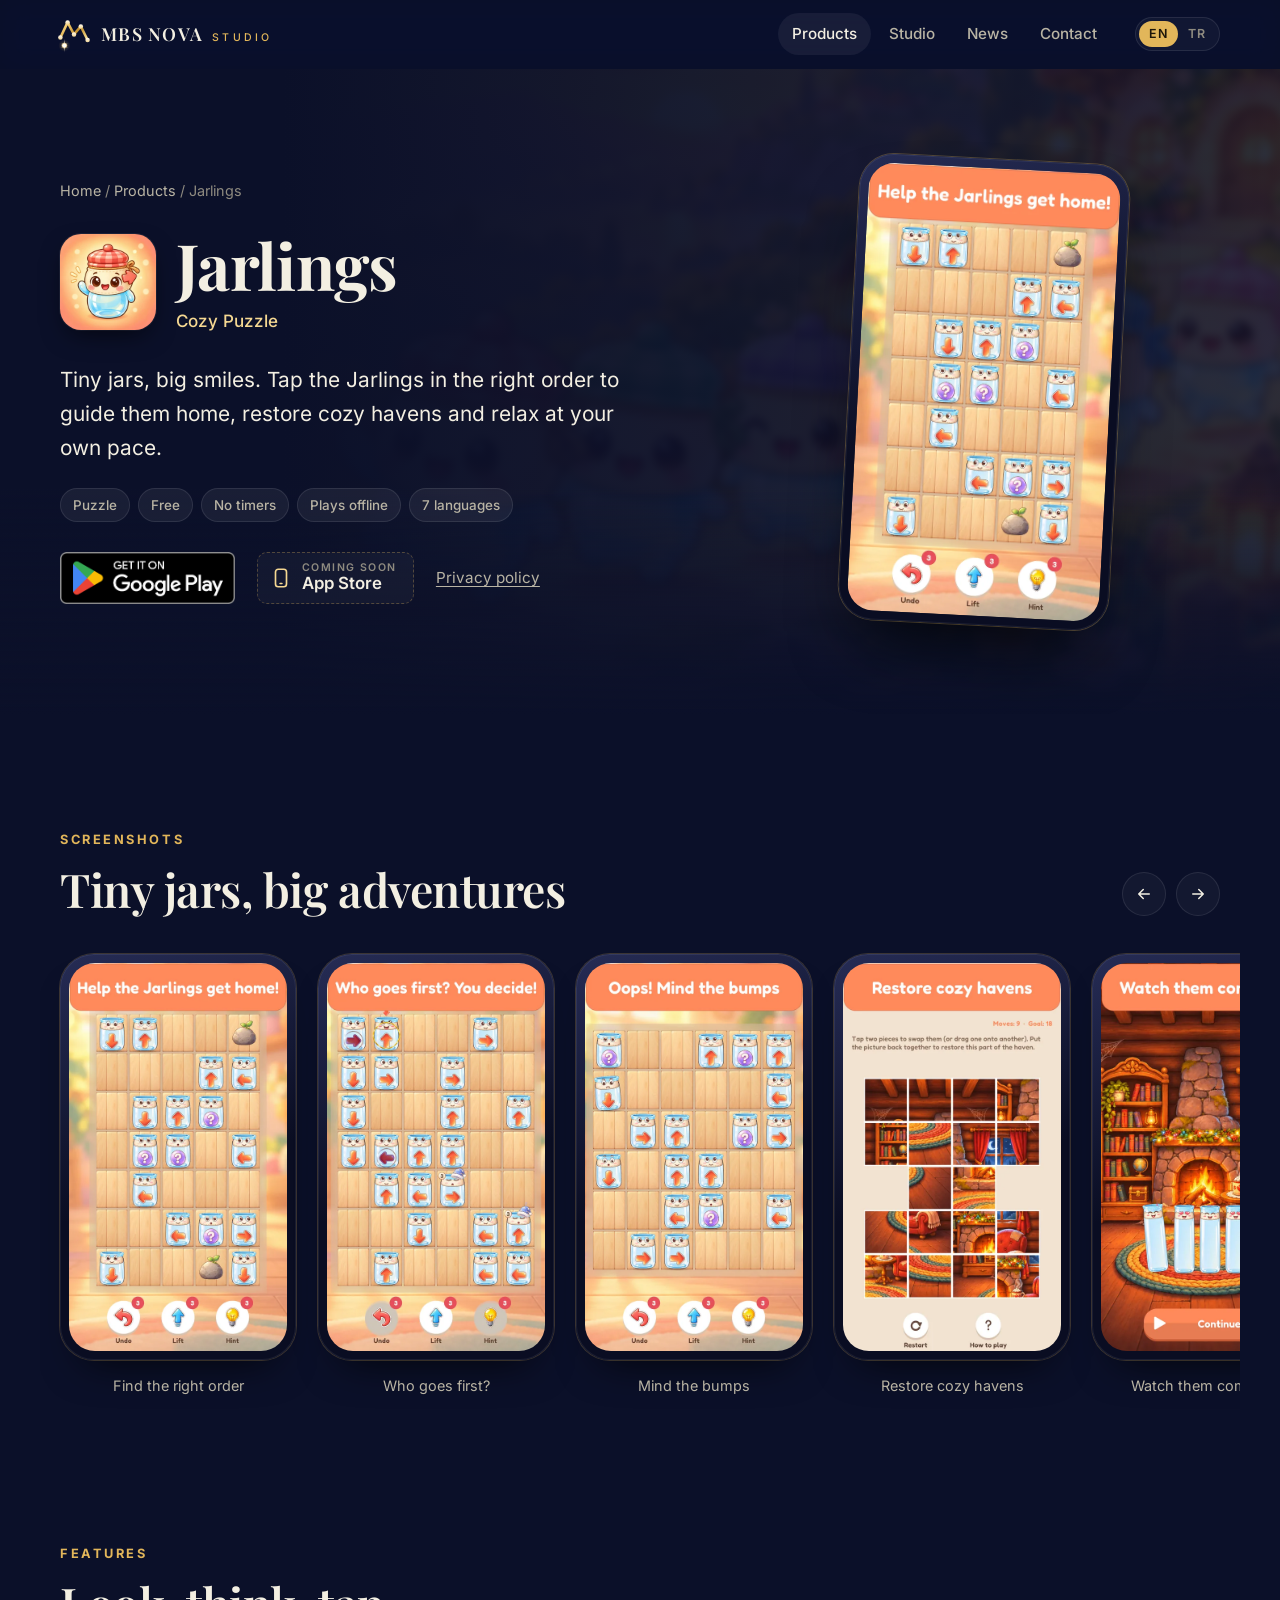
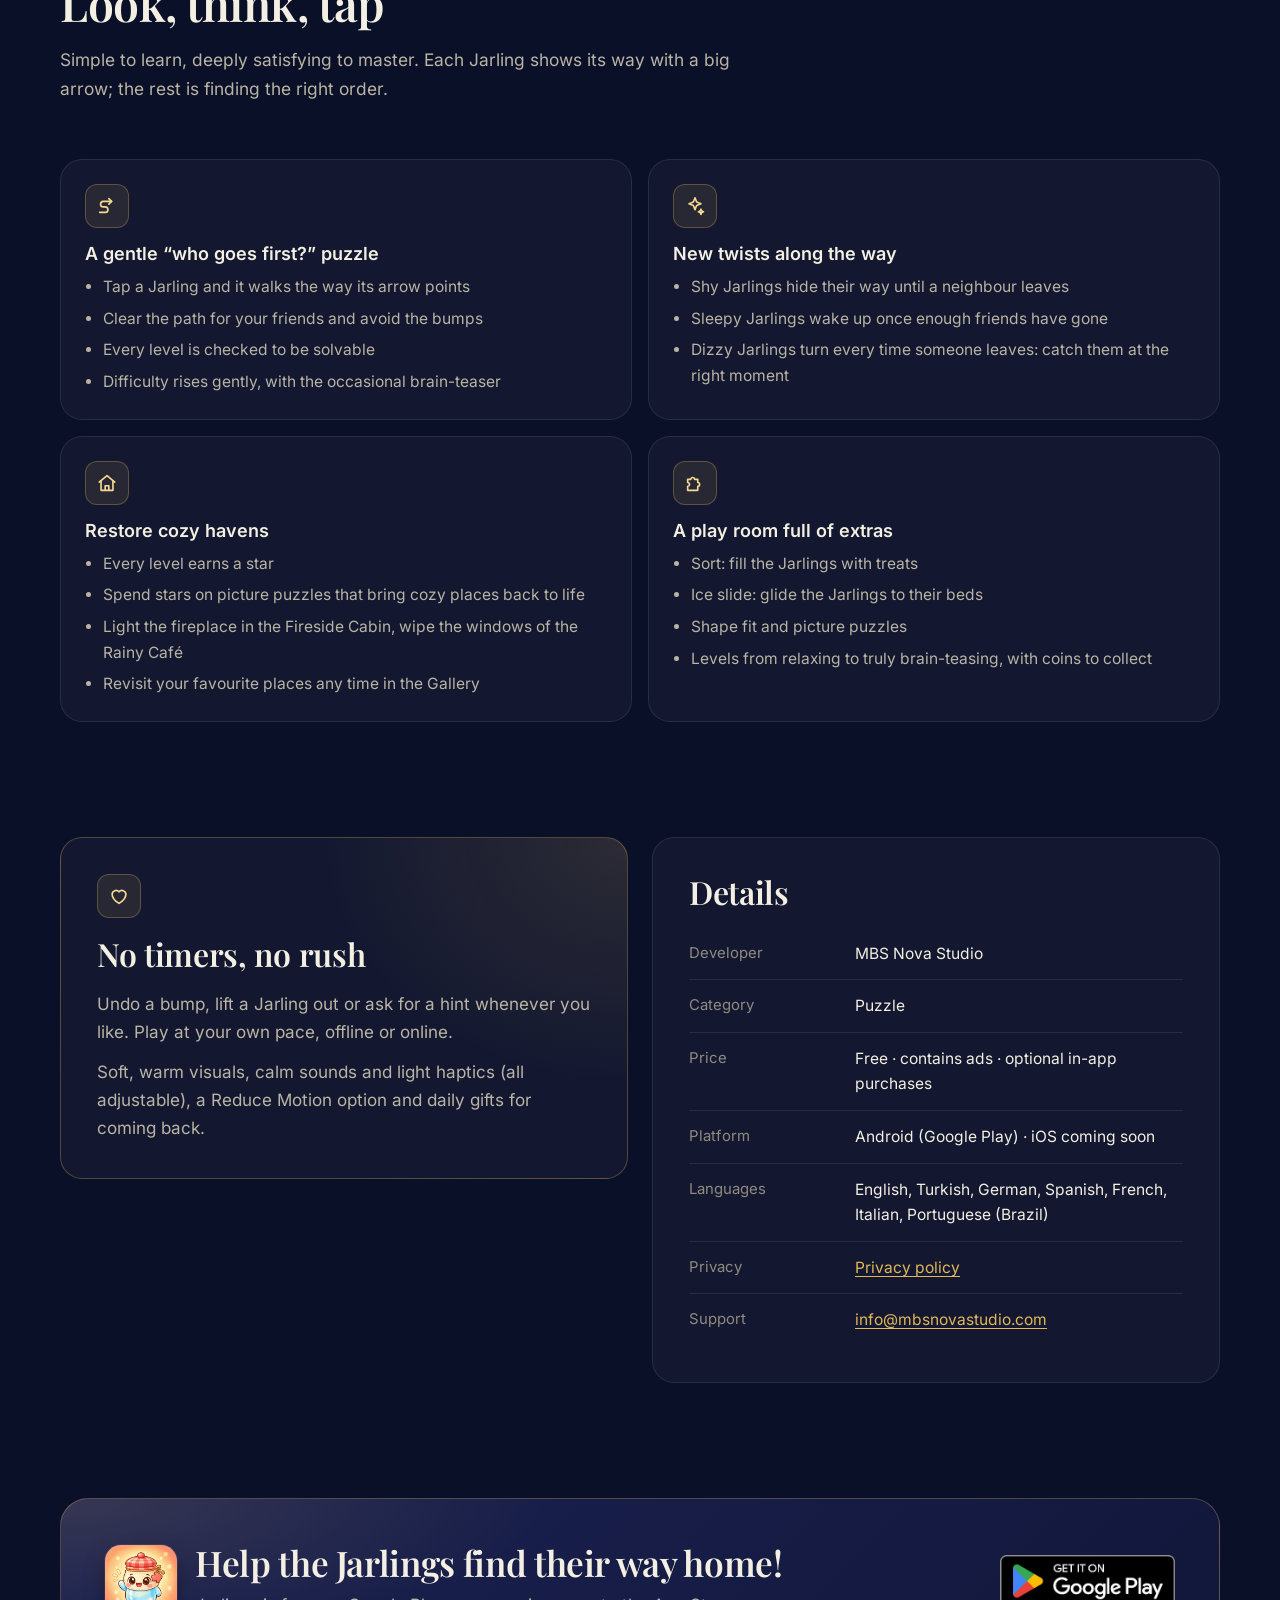
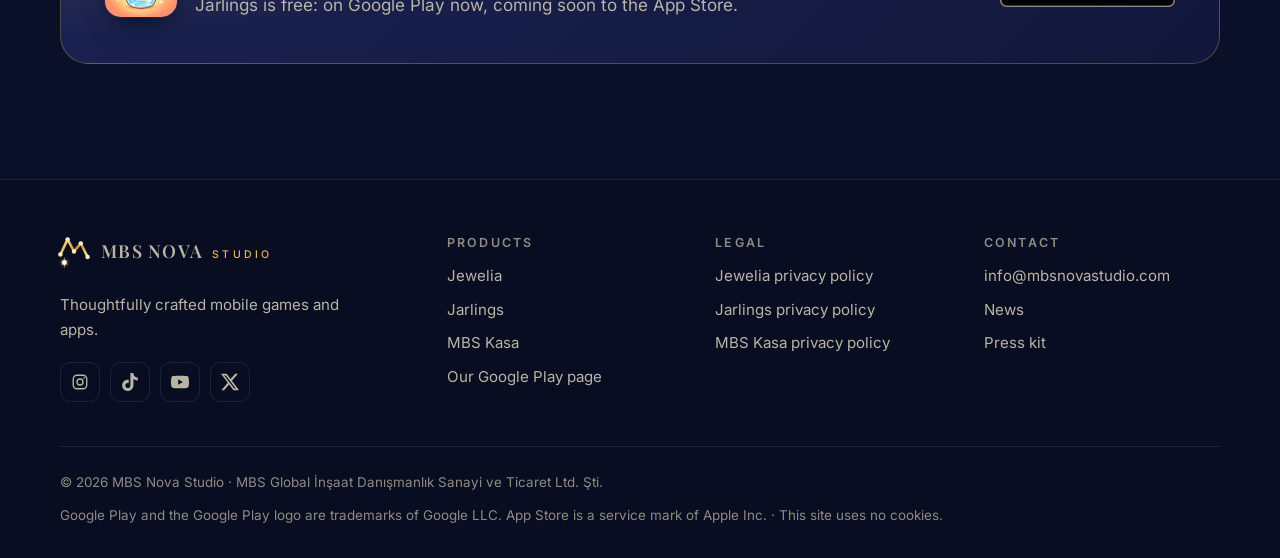
==== jarlings/index.html @ ae866f03 "Add Jarlings, news and press kit pages; fix product languages - New /jarlings/ product page and home" ====
<!doctype html>
<html lang="en" data-lang="en"
  data-title-tr="Jarlings: Rahatlatıcı Bulmaca — MBS Nova Studio"
  data-title-en="Jarlings: Cozy Puzzle — MBS Nova Studio">
<head>
<meta charset="utf-8">
<meta name="viewport" content="width=device-width, initial-scale=1">
<title>Jarlings: Cozy Puzzle — MBS Nova Studio</title>
<script>(function(d){var l;try{l=localStorage.getItem('lang')}catch(e){}if(l!=='tr'&&l!=='en')l=/^tr\b/i.test(navigator.language||'')?'tr':'en';d.setAttribute('data-lang',l);d.lang=l;d.className+=' js';var t=d.getAttribute('data-title-'+l);if(t)document.title=t})(document.documentElement)</script>
<meta name="description" content="Jarlings is a cozy puzzle game: tap tiny jar friends in the right order to guide them home, restore cozy havens and relax at your own pace. Free on Google Play, iOS coming soon.">
<link rel="canonical" href="https://mbsnovastudio.com/jarlings/">
<meta name="theme-color" content="#0b0b0e">
<link rel="icon" href="/favicon.svg" type="image/svg+xml">
<link rel="icon" href="/favicon.ico" sizes="48x48">
<link rel="apple-touch-icon" href="/apple-touch-icon.png">
<link rel="preload" href="/assets/fonts/playfair-display-latin-wght-normal.woff2" as="font" type="font/woff2" crossorigin>
<link rel="preload" href="/assets/fonts/inter-latin-wght-normal.woff2" as="font" type="font/woff2" crossorigin>
<link rel="stylesheet" href="/assets/css/site.css?v=7">
<meta property="og:type" content="website">
<meta property="og:site_name" content="MBS Nova Studio">
<meta property="og:url" content="https://mbsnovastudio.com/jarlings/">
<meta property="og:title" content="Jarlings: Cozy Puzzle">
<meta property="og:description" content="Tiny jars, big smiles. Guide the Jarlings home, restore cozy havens and relax. Free on Google Play.">
<meta property="og:image" content="https://mbsnovastudio.com/assets/img/jarlings-feature.jpg">
<meta property="og:image:width" content="1024">
<meta property="og:image:height" content="500">
<meta property="og:locale" content="en_US">
<meta property="og:locale:alternate" content="tr_TR">
<meta name="twitter:card" content="summary_large_image">
<script type="application/ld+json">
{
  "@context": "https://schema.org",
  "@type": "MobileApplication",
  "name": "Jarlings",
  "alternateName": "Jarlings: Cozy Puzzle",
  "url": "https://mbsnovastudio.com/jarlings/",
  "image": "https://mbsnovastudio.com/assets/img/jarlings-icon.webp",
  "operatingSystem": "Android",
  "applicationCategory": "GameApplication",
  "genre": "Puzzle",
  "inLanguage": ["en", "tr", "de", "es", "fr", "it", "pt-BR"],
  "installUrl": "https://play.google.com/store/apps/details?id=com.mbsnovastudio.jarlings",
  "offers": { "@type": "Offer", "price": "0", "priceCurrency": "USD" },
  "author": { "@type": "Organization", "name": "MBS Nova Studio", "url": "https://mbsnovastudio.com/" }
}
</script>
<script src="/assets/js/site.js?v=7" defer></script>
</head>
<body>
<svg width="0" height="0" style="position:absolute" aria-hidden="true" focusable="false">
  <defs>
    <linearGradient id="gold-grad" x1="0" y1="0" x2="0" y2="1"><stop offset="0" stop-color="#f5d892"/><stop offset="1" stop-color="#e2b65a"/></linearGradient>
  </defs>
  <symbol id="i-star" viewBox="0 0 24 24"><path fill="url(#gold-grad)" d="M12 0Q15.36 8.64 24 12Q15.36 15.36 12 24Q8.64 15.36 0 12Q8.64 8.64 12 0Z"/></symbol>
  <symbol id="i-logo" viewBox="0 0 100 100"><defs><linearGradient id="lg-gF" gradientUnits="userSpaceOnUse" x1="12" y1="10" x2="88" y2="90"><stop offset="0" stop-color="#fff4d2"/><stop offset=".26" stop-color="#efc76c"/><stop offset=".52" stop-color="#c38f2b"/><stop offset=".76" stop-color="#f6dc94"/><stop offset="1" stop-color="#a5741e"/></linearGradient><linearGradient id="lg-gLine" gradientUnits="userSpaceOnUse" x1="10" y1="20" x2="90" y2="70"><stop offset="0" stop-color="#f6dc94"/><stop offset=".5" stop-color="#e2b65a"/><stop offset="1" stop-color="#f6dc94"/></linearGradient><linearGradient id="lg-gL" x1="0" y1="0" x2="0" y2="1"><stop offset="0" stop-color="#fffaf0"/><stop offset="1" stop-color="#f1d595"/></linearGradient><linearGradient id="lg-gSpk" x1="0" y1="1" x2="0" y2="0"><stop offset="0" stop-color="#fff8e6" stop-opacity=".95"/><stop offset="1" stop-color="#fff8e6" stop-opacity="0"/></linearGradient><linearGradient id="lg-gSpkD" x1="0" y1="1" x2="0" y2="0"><stop offset="0" stop-color="#b8862b" stop-opacity=".95"/><stop offset="1" stop-color="#b8862b" stop-opacity="0"/></linearGradient><radialGradient id="lg-rStar"><stop offset="0" stop-color="#fff6dd" stop-opacity=".55"/><stop offset="1" stop-color="#fff6dd" stop-opacity="0"/></radialGradient><radialGradient id="lg-rNova"><stop offset="0" stop-color="#fff2c8" stop-opacity=".95"/><stop offset=".22" stop-color="#f5d892" stop-opacity=".55"/><stop offset=".55" stop-color="#e2b65a" stop-opacity=".16"/><stop offset="1" stop-color="#e2b65a" stop-opacity="0"/></radialGradient><radialGradient id="lg-rSky" cx=".32" cy=".2" r="1"><stop offset="0" stop-color="#2d3a82"/><stop offset=".5" stop-color="#121a48"/><stop offset="1" stop-color="#060918"/></radialGradient><path id="lg-spk" d="M0 0L-.6-.7L0-13L.6-.7Z"/></defs><polyline points="16,59 34,21 50,51 67,31 84,65" fill="none" stroke="url(#lg-gF)" stroke-width="6.4" stroke-linecap="round" stroke-linejoin="round"/><circle cx="16.00" cy="59.00" r="5.60" fill="url(#lg-gL)"/><circle cx="34.00" cy="21.00" r="5.60" fill="url(#lg-gL)"/><circle cx="50.00" cy="51.00" r="5.60" fill="url(#lg-gL)"/><circle cx="67.00" cy="31.00" r="5.60" fill="url(#lg-gL)"/><circle cx="84.00" cy="65.00" r="5.60" fill="url(#lg-gL)"/><circle cx="26.00" cy="79.00" r="15.00" fill="url(#lg-rNova)"/><use href="#lg-spk" fill="url(#lg-gSpk)" opacity="1" transform="translate(26 79) rotate(0) scale(3.45 1.44)"/><use href="#lg-spk" fill="url(#lg-gSpk)" opacity="1" transform="translate(26 79) rotate(180) scale(3.45 1.44)"/><use href="#lg-spk" fill="url(#lg-gSpk)" opacity="0.9" transform="translate(26 79) rotate(60) scale(2.40 1.00)"/><use href="#lg-spk" fill="url(#lg-gSpk)" opacity="0.9" transform="translate(26 79) rotate(120) scale(2.40 1.00)"/><use href="#lg-spk" fill="url(#lg-gSpk)" opacity="0.9" transform="translate(26 79) rotate(240) scale(2.40 1.00)"/><use href="#lg-spk" fill="url(#lg-gSpk)" opacity="0.9" transform="translate(26 79) rotate(300) scale(2.40 1.00)"/><use href="#lg-spk" fill="url(#lg-gSpk)" opacity="0.6" transform="translate(26 79) rotate(90) scale(1.26 0.53)"/><use href="#lg-spk" fill="url(#lg-gSpk)" opacity="0.6" transform="translate(26 79) rotate(270) scale(1.26 0.53)"/><circle cx="26.00" cy="79.00" r="6.20" fill="#fffdf6"/><circle cx="26.00" cy="79.00" r="6.20" fill="none" stroke="#e2b65a" stroke-width="1.1"/></symbol>
  <symbol id="i-instagram" viewBox="0 0 24 24" fill="none" stroke="currentColor" stroke-width="1.8"><rect x="3" y="3" width="18" height="18" rx="5"/><circle cx="12" cy="12" r="4"/><circle cx="17.5" cy="6.5" r="1.1" fill="currentColor" stroke="none"/></symbol>
  <symbol id="i-tiktok" viewBox="0 0 24 24"><path fill="currentColor" d="M12.53.02c1.31-.02 2.61-.01 3.91-.02.08 1.53.63 3.09 1.75 4.17 1.12 1.11 2.7 1.62 4.24 1.79v4.03c-1.44-.05-2.89-.35-4.2-.97-.57-.26-1.1-.59-1.62-.93-.01 2.92.01 5.84-.02 8.75-.08 1.4-.54 2.79-1.35 3.94-1.31 1.92-3.58 3.17-5.91 3.21-1.43.08-2.86-.31-4.08-1.03-2.02-1.19-3.44-3.37-3.65-5.71-.02-.5-.03-1-.01-1.49.18-1.9 1.12-3.72 2.58-4.96 1.66-1.44 3.98-2.13 6.15-1.72.02 1.48-.04 2.96-.04 4.44-.99-.32-2.15-.23-3.02.37-.63.41-1.11 1.04-1.36 1.75-.21.51-.15 1.07-.14 1.61.24 1.64 1.82 3.02 3.5 2.87 1.12-.01 2.19-.66 2.77-1.61.19-.33.4-.67.41-1.06.1-1.79.06-3.57.07-5.36.01-4.03-.01-8.05.02-12.07z"/></symbol>
  <symbol id="i-youtube" viewBox="0 0 24 24"><path fill="currentColor" d="M23.5 6.19a3.02 3.02 0 0 0-2.12-2.14C19.5 3.55 12 3.55 12 3.55s-7.5 0-9.38.5A3.02 3.02 0 0 0 .5 6.19C0 8.07 0 12 0 12s0 3.93.5 5.81a3.02 3.02 0 0 0 2.12 2.14c1.87.5 9.38.5 9.38.5s7.5 0 9.38-.5a3.02 3.02 0 0 0 2.12-2.14C24 15.93 24 12 24 12s0-3.93-.5-5.81zM9.55 15.57V8.43L15.82 12l-6.27 3.57z"/></symbol>
  <symbol id="i-x" viewBox="0 0 24 24"><path fill="currentColor" d="M18.9 1.15h3.68l-8.04 9.19L24 22.85h-7.41l-5.8-7.58-6.64 7.58H.47l8.6-9.83L0 1.15h7.59l5.24 6.93zm-1.29 19.5h2.04L6.49 3.24H4.3z"/></symbol>
  <symbol id="i-arrow" viewBox="0 0 24 24" fill="none" stroke="currentColor" stroke-width="2" stroke-linecap="round" stroke-linejoin="round"><path d="M5 12h14M13 6l6 6-6 6"/></symbol>
  <symbol id="i-arrow-left" viewBox="0 0 24 24" fill="none" stroke="currentColor" stroke-width="2" stroke-linecap="round" stroke-linejoin="round"><path d="M19 12H5M11 6l-6 6 6 6"/></symbol>
  <symbol id="i-device" viewBox="0 0 24 24" fill="none" stroke="currentColor" stroke-width="1.8" stroke-linecap="round" stroke-linejoin="round"><rect x="6" y="2.5" width="12" height="19" rx="3"/><path d="M11 18h2"/></symbol>
  <symbol id="i-menu" viewBox="0 0 24 24" fill="none" stroke="currentColor" stroke-width="2" stroke-linecap="round"><path d="M4 7h16M4 12h16M4 17h16"/></symbol>
  <symbol id="i-close" viewBox="0 0 24 24" fill="none" stroke="currentColor" stroke-width="2" stroke-linecap="round"><path d="M6 6l12 12M18 6L6 18"/></symbol>
  <symbol id="i-route" viewBox="0 0 24 24" fill="none" stroke="currentColor" stroke-width="1.8" stroke-linecap="round" stroke-linejoin="round"><path d="M4 19h6a3 3 0 0 0 0-6H8a3 3 0 0 1 0-6h9"/><path d="M14 4l3 3-3 3"/></symbol>
  <symbol id="i-sparkle" viewBox="0 0 24 24" fill="none" stroke="currentColor" stroke-width="1.8" stroke-linecap="round" stroke-linejoin="round"><path d="M12 3l1.8 4.6L18.5 9.5l-4.7 1.9L12 16l-1.8-4.6L5.5 9.5l4.7-1.9z"/><path d="M18.5 15.5l.8 2 2 .8-2 .8-.8 2-.8-2-2-.8 2-.8z"/></symbol>
  <symbol id="i-home" viewBox="0 0 24 24" fill="none" stroke="currentColor" stroke-width="1.8" stroke-linecap="round" stroke-linejoin="round"><path d="M3.5 11L12 4l8.5 7"/><path d="M5.5 9.5V20h13V9.5"/><path d="M10 20v-5h4v5"/></symbol>
  <symbol id="i-puzzle" viewBox="0 0 24 24" fill="none" stroke="currentColor" stroke-width="1.8" stroke-linecap="round" stroke-linejoin="round"><path d="M4 8h3.5a2 2 0 1 1 4 0H15v3.5a2 2 0 1 1 0 4V20H4v-4.5a2 2 0 1 0 0-4z"/></symbol>
  <symbol id="i-heart" viewBox="0 0 24 24" fill="none" stroke="currentColor" stroke-width="1.8" stroke-linecap="round" stroke-linejoin="round"><path d="M12 20s-7.5-4.6-7.5-10A4.3 4.3 0 0 1 12 7.4 4.3 4.3 0 0 1 19.5 10c0 5.4-7.5 10-7.5 10z"/></symbol>
</svg>

<a class="skip-link" href="#main"><span lang="tr">İçeriğe geç</span><span lang="en">Skip to content</span></a>

<header class="site-header">
  <div class="wrap header-inner">
    <a class="brand" href="/">
      <svg class="brand-mark" aria-hidden="true"><use href="#i-logo"/></svg>
      <span class="brand-name">MBS Nova <small>STUDIO</small></span>
    </a>
    <nav class="nav" id="site-nav" aria-label="Menü / Menu">
      <a href="/#apps" aria-current="page"><span lang="tr">Ürünler</span><span lang="en">Products</span></a>
      <a href="/#studio"><span lang="tr">Stüdyo</span><span lang="en">Studio</span></a>
      <a href="/news/"><span lang="tr">Haberler</span><span lang="en">News</span></a>
      <a href="/#contact"><span lang="tr">İletişim</span><span lang="en">Contact</span></a>
    </nav>
    <div class="lang-switch" role="group" aria-label="Dil / Language">
      <button type="button" data-set-lang="en" aria-pressed="true" title="English">EN</button>
      <button type="button" data-set-lang="tr" aria-pressed="false" title="Türkçe">TR</button>
    </div>
    <button class="menu-toggle" type="button" aria-expanded="false" aria-controls="site-nav" aria-label="Menü / Menu">
      <svg class="icon-open" aria-hidden="true"><use href="#i-menu"/></svg>
      <svg class="icon-close" aria-hidden="true"><use href="#i-close"/></svg>
    </button>
  </div>
</header>

<main id="main">

  <section class="p-hero">
    <div class="bg" style="background-image:url(/assets/img/jarlings-feature.webp)" aria-hidden="true"></div>
    <div class="wrap p-hero-grid">
      <div>
        <nav class="breadcrumb" aria-label="Breadcrumb">
          <a href="/"><span lang="tr">Ana sayfa</span><span lang="en">Home</span></a> / <a href="/#apps"><span lang="tr">Ürünler</span><span lang="en">Products</span></a> / Jarlings
        </nav>
        <div class="p-title">
          <img class="app-icon" src="/assets/img/jarlings-icon.webp" alt="Jarlings" width="96" height="96">
          <div>
            <h1>Jarlings</h1>
            <p><span lang="tr">Rahatlatıcı Bulmaca</span><span lang="en">Cozy Puzzle</span></p>
          </div>
        </div>
        <p class="lead" lang="tr">Minik kavanozlar, kocaman gülümsemeler. Jarling'lere doğru sırayla dokunup onları evlerine ulaştırın, sıcacık yuvaları onarın ve kendi temponuzda rahatlayın.</p>
        <p class="lead" lang="en">Tiny jars, big smiles. Tap the Jarlings in the right order to guide them home, restore cozy havens and relax at your own pace.</p>
        <div class="chips" lang="tr">
          <span class="chip">Bulmaca</span><span class="chip">Ücretsiz</span><span class="chip">Süre yok</span><span class="chip">İnternetsiz oynanır</span><span class="chip">7 dil</span>
        </div>
        <div class="chips" lang="en">
          <span class="chip">Puzzle</span><span class="chip">Free</span><span class="chip">No timers</span><span class="chip">Plays offline</span><span class="chip">7 languages</span>
        </div>
        <div class="p-actions">
          <a class="play-badge" href="https://play.google.com/store/apps/details?id=com.mbsnovastudio.jarlings">
            <img lang="tr" src="/assets/img/google-play-tr.png" alt="Jarlings'i Google Play'den indirin" width="175" height="52">
            <img lang="en" src="/assets/img/google-play-en.png" alt="Get Jarlings on Google Play" width="175" height="52">
          </a>
          <span class="store-soon"><svg aria-hidden="true"><use href="#i-device"/></svg><span><small lang="tr">Yakında</small><small lang="en">Coming soon</small><b>App Store</b></span></span>
          <a class="muted-link" href="/jarlings-privacy/"><span lang="tr">Gizlilik politikası</span><span lang="en">Privacy policy</span></a>
        </div>
      </div>
      <div class="p-hero-visual" aria-hidden="true">
        <div class="phone"><img src="/assets/img/jarlings/01.webp" alt="" width="540" height="960"></div>
      </div>
    </div>
  </section>

  <section class="section" aria-labelledby="shots">
    <div class="wrap">
      <div class="head-row reveal">
        <div class="section-head">
          <p class="kicker"><span lang="tr">Ekran görüntüleri</span><span lang="en">Screenshots</span></p>
          <h2 id="shots"><span lang="tr">Minik kavanozlar, büyük maceralar</span><span lang="en">Tiny jars, big adventures</span></h2>
        </div>
        <div class="gallery-nav" data-gallery="gallery">
          <button type="button" data-dir="-1" aria-label="Önceki / Previous"><svg aria-hidden="true"><use href="#i-arrow-left"/></svg></button>
          <button type="button" data-dir="1" aria-label="Sonraki / Next"><svg aria-hidden="true"><use href="#i-arrow"/></svg></button>
        </div>
      </div>
      <div class="gallery" id="gallery" role="region" tabindex="0" aria-label="Jarlings">
        <figure><div class="phone"><img src="/assets/img/jarlings/01.webp" alt="Doğru sırayı bul / Find the right order" width="540" height="960" loading="lazy"></div><figcaption><span lang="tr">Doğru sırayı bul</span><span lang="en">Find the right order</span></figcaption></figure>
        <figure><div class="phone"><img src="/assets/img/jarlings/02.webp" alt="Önce kim gidecek? / Who goes first?" width="540" height="960" loading="lazy"></div><figcaption><span lang="tr">Önce kim gidecek?</span><span lang="en">Who goes first?</span></figcaption></figure>
        <figure><div class="phone"><img src="/assets/img/jarlings/03.webp" alt="Çarpışmalara dikkat / Mind the bumps" width="540" height="960" loading="lazy"></div><figcaption><span lang="tr">Çarpışmalara dikkat</span><span lang="en">Mind the bumps</span></figcaption></figure>
        <figure><div class="phone"><img src="/assets/img/jarlings/04.webp" alt="Yuvaları onar / Restore cozy havens" width="540" height="960" loading="lazy"></div><figcaption><span lang="tr">Yuvaları onar</span><span lang="en">Restore cozy havens</span></figcaption></figure>
        <figure><div class="phone"><img src="/assets/img/jarlings/05.webp" alt="Canlanışını izle / Watch them come alive" width="540" height="960" loading="lazy"></div><figcaption><span lang="tr">Canlanışını izle</span><span lang="en">Watch them come alive</span></figcaption></figure>
        <figure><div class="phone"><img src="/assets/img/jarlings/06.webp" alt="Yeni sürprizler / Fresh twists" width="540" height="960" loading="lazy"></div><figcaption><span lang="tr">Yeni sürprizler</span><span lang="en">Fresh twists</span></figcaption></figure>
      </div>
    </div>
  </section>

  <section class="section" aria-labelledby="features" style="padding-top:0">
    <div class="wrap">
      <div class="section-head reveal">
        <p class="kicker"><span lang="tr">Özellikler</span><span lang="en">Features</span></p>
        <h2 id="features"><span lang="tr">Bakın, düşünün, dokunun</span><span lang="en">Look, think, tap</span></h2>
        <p lang="tr">Öğrenmesi kolay, ustalaşması keyifli. Her Jarling yönünü büyük bir okla gösterir; gerisi doğru sırayı bulmakta.</p>
        <p lang="en">Simple to learn, deeply satisfying to master. Each Jarling shows its way with a big arrow; the rest is finding the right order.</p>
      </div>
      <div class="features features--4">
        <div class="feature reveal">
          <div class="value-icon"><svg aria-hidden="true"><use href="#i-route"/></svg></div>
          <h3><span lang="tr">Sakin bir “önce kim?” bulmacası</span><span lang="en">A gentle “who goes first?” puzzle</span></h3>
          <ul lang="tr">
            <li>Bir Jarling'e dokunun, okunun gösterdiği yöne yürüsün</li>
            <li>Arkadaşlarına yol açın, çarpışmalardan kaçının</li>
            <li>Her bölümün çözülebildiği kontrol edildi</li>
            <li>Zorluk sakin bir ritimle artar; arada zorlu bölümler de var</li>
          </ul>
          <ul lang="en">
            <li>Tap a Jarling and it walks the way its arrow points</li>
            <li>Clear the path for your friends and avoid the bumps</li>
            <li>Every level is checked to be solvable</li>
            <li>Difficulty rises gently, with the occasional brain-teaser</li>
          </ul>
        </div>
        <div class="feature reveal">
          <div class="value-icon"><svg aria-hidden="true"><use href="#i-sparkle"/></svg></div>
          <h3><span lang="tr">Yol boyunca yeni sürprizler</span><span lang="en">New twists along the way</span></h3>
          <ul lang="tr">
            <li>Utangaç Jarling'ler, komşuları gidene kadar yönlerini saklar</li>
            <li>Uykucu Jarling'ler, yeterince arkadaşı gidince uyanır</li>
            <li>Başı dönen Jarling'ler, biri her ayrıldığında döner: doğru anı yakalayın</li>
          </ul>
          <ul lang="en">
            <li>Shy Jarlings hide their way until a neighbour leaves</li>
            <li>Sleepy Jarlings wake up once enough friends have gone</li>
            <li>Dizzy Jarlings turn every time someone leaves: catch them at the right moment</li>
          </ul>
        </div>
        <div class="feature reveal">
          <div class="value-icon"><svg aria-hidden="true"><use href="#i-home"/></svg></div>
          <h3><span lang="tr">Sıcacık yuvaları onarın</span><span lang="en">Restore cozy havens</span></h3>
          <ul lang="tr">
            <li>Her bölüm bir yıldız kazandırır</li>
            <li>Yıldızlarla resim yapbozlarını çözüp sıcacık yerleri yeniden canlandırın</li>
            <li>Şömineli Kulübe'de ateşi yakın, Yağmurlu Kafe'nin camlarını silin</li>
            <li>En sevdiğiniz yerlere Galeri'den dilediğiniz an dönün</li>
          </ul>
          <ul lang="en">
            <li>Every level earns a star</li>
            <li>Spend stars on picture puzzles that bring cozy places back to life</li>
            <li>Light the fireplace in the Fireside Cabin, wipe the windows of the Rainy Café</li>
            <li>Revisit your favourite places any time in the Gallery</li>
          </ul>
        </div>
        <div class="feature reveal">
          <div class="value-icon"><svg aria-hidden="true"><use href="#i-puzzle"/></svg></div>
          <h3><span lang="tr">Ekstralarla dolu bir oyun odası</span><span lang="en">A play room full of extras</span></h3>
          <ul lang="tr">
            <li>Sıralama: ikramları Jarling'lere yerleştirin</li>
            <li>Buzda kayma: Jarling'leri yataklarına kaydırın</li>
            <li>Şekil yerleştirme ve resim yapbozu</li>
            <li>Rahatlatıcıdan zorlayıcıya bölümler, toplanacak altınlar</li>
          </ul>
          <ul lang="en">
            <li>Sort: fill the Jarlings with treats</li>
            <li>Ice slide: glide the Jarlings to their beds</li>
            <li>Shape fit and picture puzzles</li>
            <li>Levels from relaxing to truly brain-teasing, with coins to collect</li>
          </ul>
        </div>
      </div>
    </div>
  </section>

  <section class="section" aria-labelledby="calm" style="padding-top:0">
    <div class="wrap">
      <div class="split">
        <div class="panel panel--gold reveal">
          <div class="value-icon"><svg aria-hidden="true"><use href="#i-heart"/></svg></div>
          <h2 id="calm"><span lang="tr">Süre yok, acele yok</span><span lang="en">No timers, no rush</span></h2>
          <p lang="tr">Bir çarpışmayı geri alın, bir Jarling'i kaldırın ya da istediğiniz an ipucu isteyin. Kendi temponuzda, internetle ya da internetsiz oynayın.</p>
          <p lang="en">Undo a bump, lift a Jarling out or ask for a hint whenever you like. Play at your own pace, offline or online.</p>
          <p lang="tr">Yumuşak, sıcak görseller, sakin sesler ve hafif titreşimler (hepsi ayarlanabilir), hareketi azaltma seçeneği ve geri dönenlere günlük hediyeler.</p>
          <p lang="en">Soft, warm visuals, calm sounds and light haptics (all adjustable), a Reduce Motion option and daily gifts for coming back.</p>
        </div>
        <div class="panel reveal">
          <h2><span lang="tr">Bilgiler</span><span lang="en">Details</span></h2>
          <dl class="facts">
            <div><dt><span lang="tr">Geliştirici</span><span lang="en">Developer</span></dt><dd>MBS Nova Studio</dd></div>
            <div><dt><span lang="tr">Kategori</span><span lang="en">Category</span></dt><dd><span lang="tr">Bulmaca</span><span lang="en">Puzzle</span></dd></div>
            <div><dt><span lang="tr">Fiyat</span><span lang="en">Price</span></dt><dd><span lang="tr">Ücretsiz · reklam içerir · isteğe bağlı uygulama içi satın alma</span><span lang="en">Free · contains ads · optional in-app purchases</span></dd></div>
            <div><dt>Platform</dt><dd><span lang="tr">Android (Google Play) · iOS yakında</span><span lang="en">Android (Google Play) · iOS coming soon</span></dd></div>
            <div><dt><span lang="tr">Diller</span><span lang="en">Languages</span></dt><dd><span lang="tr">İngilizce, Türkçe, Almanca, İspanyolca, Fransızca, İtalyanca, Portekizce (Brezilya)</span><span lang="en">English, Turkish, German, Spanish, French, Italian, Portuguese (Brazil)</span></dd></div>
            <div><dt><span lang="tr">Gizlilik</span><span lang="en">Privacy</span></dt><dd><a href="/jarlings-privacy/"><span lang="tr">Gizlilik politikası</span><span lang="en">Privacy policy</span></a></dd></div>
            <div><dt><span lang="tr">Destek</span><span lang="en">Support</span></dt><dd><a href="mailto:info@mbsnovastudio.com?subject=Jarlings">info@mbsnovastudio.com</a></dd></div>
          </dl>
        </div>
      </div>
    </div>
  </section>

  <section class="section" style="padding-top:0">
    <div class="wrap">
      <div class="cta-band reveal">
        <div class="cta-left">
          <img class="app-icon" src="/assets/img/jarlings-icon.webp" alt="" width="72" height="72" loading="lazy">
          <div>
            <h2><span lang="tr">Jarling'lerin evine dönmesine yardım edin!</span><span lang="en">Help the Jarlings find their way home!</span></h2>
            <p><span lang="tr">Jarlings ücretsiz: şimdi Google Play'de, yakında App Store'da.</span><span lang="en">Jarlings is free: on Google Play now, coming soon to the App Store.</span></p>
          </div>
        </div>
        <a class="play-badge" href="https://play.google.com/store/apps/details?id=com.mbsnovastudio.jarlings">
          <img lang="tr" src="/assets/img/google-play-tr.png" alt="Jarlings'i Google Play'den indirin" width="175" height="52" loading="lazy">
          <img lang="en" src="/assets/img/google-play-en.png" alt="Get Jarlings on Google Play" width="175" height="52" loading="lazy">
        </a>
      </div>
    </div>
  </section>

</main>

<footer class="site-footer">
  <div class="wrap">
    <div class="footer-grid">
      <div class="footer-about">
        <a class="brand" href="/">
          <svg class="brand-mark" aria-hidden="true"><use href="#i-logo"/></svg>
          <span class="brand-name">MBS Nova <small>STUDIO</small></span>
        </a>
        <p lang="tr">Özenle tasarlanmış mobil oyunlar ve uygulamalar.</p>
        <p lang="en">Thoughtfully crafted mobile games and apps.</p>
        <ul class="social">
          <li><a href="https://www.instagram.com/mbsnovastudio/" aria-label="Instagram"><svg aria-hidden="true"><use href="#i-instagram"/></svg></a></li>
          <li><a href="https://www.tiktok.com/@mbsnovastudio" aria-label="TikTok"><svg aria-hidden="true"><use href="#i-tiktok"/></svg></a></li>
          <li><a href="https://www.youtube.com/@mbsnovastudio" aria-label="YouTube"><svg aria-hidden="true"><use href="#i-youtube"/></svg></a></li>
          <li><a href="https://x.com/MBSNovaStudio" aria-label="X"><svg aria-hidden="true"><use href="#i-x"/></svg></a></li>
        </ul>
      </div>
      <div>
        <h2><span lang="tr">Ürünler</span><span lang="en">Products</span></h2>
        <ul>
          <li><a href="/jewelia/">Jewelia</a></li>
          <li><a href="/jarlings/">Jarlings</a></li>
          <li><a href="/kasa/">MBS Kasa</a></li>
          <li><a href="https://play.google.com/store/apps/developer?id=MBS+Nova+Studio"><span lang="tr">Google Play sayfamız</span><span lang="en">Our Google Play page</span></a></li>
        </ul>
      </div>
      <div>
        <h2><span lang="tr">Yasal</span><span lang="en">Legal</span></h2>
        <ul>
          <li><a href="/jewelia-privacy/"><span lang="tr">Jewelia gizlilik politikası</span><span lang="en">Jewelia privacy policy</span></a></li>
          <li><a href="/jarlings-privacy/"><span lang="tr">Jarlings gizlilik politikası</span><span lang="en">Jarlings privacy policy</span></a></li>
          <li><a href="https://mbs-kasa.mbsnova.workers.dev/privacy"><span lang="tr">MBS Kasa gizlilik politikası</span><span lang="en">MBS Kasa privacy policy</span></a></li>
        </ul>
      </div>
      <div>
        <h2><span lang="tr">İletişim</span><span lang="en">Contact</span></h2>
        <ul>
          <li><a href="mailto:info@mbsnovastudio.com">info@mbsnovastudio.com</a></li>
          <li><a href="/news/"><span lang="tr">Haberler</span><span lang="en">News</span></a></li>
          <li><a href="/press/"><span lang="tr">Basın kiti</span><span lang="en">Press kit</span></a></li>
        </ul>
      </div>
    </div>
    <div class="footer-bottom">
      <p>© 2026 MBS Nova Studio · MBS Global İnşaat Danışmanlık Sanayi ve Ticaret Ltd. Şti.</p>
      <p lang="tr">Google Play ve Google Play logosu Google LLC'nin, App Store ise Apple Inc.'in ticari markalarıdır. · Bu site çerez kullanmaz.</p>
      <p lang="en">Google Play and the Google Play logo are trademarks of Google LLC. App Store is a service mark of Apple Inc. · This site uses no cookies.</p>
    </div>
  </div>
</footer>
</body>
</html>
---- assets/css/site.css ----
/* MBS Nova Studio — site styles */

@font-face {
  font-family: "Inter";
  font-style: normal;
  font-weight: 100 900;
  font-display: swap;
  src: url(/assets/fonts/inter-latin-wght-normal.woff2) format("woff2");
  unicode-range: U+0000-00FF, U+0131, U+0152-0153, U+02BB-02BC, U+02C6, U+02DA, U+02DC, U+0304, U+0308, U+0329, U+2000-206F, U+20AC, U+2122, U+2191, U+2193, U+2212, U+2215, U+FEFF, U+FFFD;
}
@font-face {
  font-family: "Inter";
  font-style: normal;
  font-weight: 100 900;
  font-display: swap;
  src: url(/assets/fonts/inter-latin-ext-wght-normal.woff2) format("woff2");
  unicode-range: U+0100-02BA, U+02BD-02C5, U+02C7-02CC, U+02CE-02D7, U+02DD-02FF, U+0304, U+0308, U+0329, U+1D00-1DBF, U+1E00-1E9F, U+1EF2-1EFF, U+2020, U+20A0-20AB, U+20AD-20C0, U+2113, U+2C60-2C7F, U+A720-A7FF;
}
@font-face {
  font-family: "Playfair Display";
  font-style: normal;
  font-weight: 400 900;
  font-display: swap;
  src: url(/assets/fonts/playfair-display-latin-wght-normal.woff2) format("woff2");
  unicode-range: U+0000-00FF, U+0131, U+0152-0153, U+02BB-02BC, U+02C6, U+02DA, U+02DC, U+0304, U+0308, U+0329, U+2000-206F, U+20AC, U+2122, U+2191, U+2193, U+2212, U+2215, U+FEFF, U+FFFD;
}
@font-face {
  font-family: "Playfair Display";
  font-style: normal;
  font-weight: 400 900;
  font-display: swap;
  src: url(/assets/fonts/playfair-display-latin-ext-wght-normal.woff2) format("woff2");
  unicode-range: U+0100-02BA, U+02BD-02C5, U+02C7-02CC, U+02CE-02D7, U+02DD-02FF, U+0304, U+0308, U+0329, U+1D00-1DBF, U+1E00-1E9F, U+1EF2-1EFF, U+2020, U+20A0-20AB, U+20AD-20C0, U+2113, U+2C60-2C7F, U+A720-A7FF;
}

:root {
  --bg: #0b1029;
  --bg-2: #11173a;
  --bg-3: #1b2252;
  --surface: rgba(255, 255, 255, 0.035);
  --surface-2: rgba(255, 255, 255, 0.06);
  --line: rgba(255, 255, 255, 0.09);
  --line-gold: rgba(226, 182, 90, 0.3);
  --gold: #e2b65a;
  --gold-2: #f5d892;
  --gold-ink: #1d1609;
  --text: #f3efe2;
  --muted: #b9b4a4;
  --dim: #8f8b80;
  --serif: "Playfair Display", Georgia, "Times New Roman", serif;
  --sans: "Inter", system-ui, -apple-system, "Segoe UI", Roboto, Arial, sans-serif;
  --max: 1160px;
  --gutter: 20px;
  --radius: 22px;
  --header-h: 68px;
  color-scheme: dark;
}

/* Language switching: only the active language is shown */
html[data-lang="tr"] [lang="en"]:not(html),
html[data-lang="en"] [lang="tr"]:not(html) { display: none !important; }

*, *::before, *::after { box-sizing: border-box; }

html { scroll-behavior: smooth; scroll-padding-top: calc(var(--header-h) + 12px); -webkit-text-size-adjust: 100%; }
@media (prefers-reduced-motion: reduce) { html { scroll-behavior: auto; } }

body {
  margin: 0;
  font-family: var(--sans);
  font-size: 1.0625rem;
  line-height: 1.65;
  color: var(--text);
  background: var(--bg);
  overflow-x: hidden;
  -webkit-font-smoothing: antialiased;
  text-rendering: optimizeLegibility;
}

img { max-width: 100%; height: auto; }
a { color: var(--gold); text-decoration-thickness: 1px; text-underline-offset: 3px; }
a:hover { color: var(--gold-2); }
:focus-visible { outline: 2px solid var(--gold-2); outline-offset: 3px; border-radius: 6px; }

h1, h2, h3 { margin: 0; font-weight: 600; line-height: 1.12; letter-spacing: -0.01em; }
h1, h2 { font-family: var(--serif); }
h3 { font-size: 1.125rem; letter-spacing: 0; }
p { margin: 0; }

.wrap { width: 100%; max-width: calc(var(--max) + 2 * var(--gutter)); margin: 0 auto; padding: 0 var(--gutter); }

.skip-link {
  position: absolute; left: 12px; top: -60px; z-index: 100;
  padding: 10px 16px; border-radius: 10px; background: var(--gold); color: var(--gold-ink); font-weight: 600;
}
.skip-link:focus { top: 12px; }

/* Starfield used behind hero areas */
.stars {
  background-image:
    radial-gradient(1.2px 1.2px at 8% 18%, rgba(255,255,255,.75), transparent 60%),
    radial-gradient(1px 1px at 23% 62%, rgba(255,255,255,.55), transparent 60%),
    radial-gradient(1.6px 1.6px at 37% 28%, rgba(245,216,146,.8), transparent 60%),
    radial-gradient(1px 1px at 52% 84%, rgba(255,255,255,.5), transparent 60%),
    radial-gradient(1.2px 1.2px at 66% 12%, rgba(255,255,255,.7), transparent 60%),
    radial-gradient(1px 1px at 78% 48%, rgba(255,255,255,.45), transparent 60%),
    radial-gradient(1.4px 1.4px at 91% 76%, rgba(245,216,146,.7), transparent 60%),
    radial-gradient(1px 1px at 96% 32%, rgba(255,255,255,.5), transparent 60%);
  background-size: 520px 520px;
}

/* ---------- Header ---------- */
.site-header {
  position: sticky; top: 0; z-index: 50;
  background: rgba(11, 16, 41, 0.72);
  backdrop-filter: saturate(160%) blur(14px);
  -webkit-backdrop-filter: saturate(160%) blur(14px);
  border-bottom: 1px solid transparent;
  transition: border-color .2s ease, background-color .2s ease;
}
.site-header.scrolled { border-bottom-color: var(--line); background: rgba(11, 16, 41, 0.88); }
.header-inner { display: flex; align-items: center; gap: 24px; height: var(--header-h); }

.brand { display: inline-flex; align-items: center; gap: 10px; color: var(--text); text-decoration: none; margin-right: auto; }
.brand:hover { color: var(--text); }
.brand-mark { width: 40px; height: 40px; flex: none; margin: -5px -3px -5px -6px; }
.brand-name { font-family: var(--serif); font-weight: 600; font-size: 1.12rem; letter-spacing: .07em; text-transform: uppercase; white-space: nowrap; }
.brand-name small { font-family: var(--sans); font-weight: 500; font-size: .66rem; letter-spacing: .3em; color: var(--gold); margin-left: 4px; }

.nav { display: flex; align-items: center; gap: 4px; }
.nav a {
  color: var(--muted); text-decoration: none; font-size: .95rem; font-weight: 500;
  padding: 8px 14px; border-radius: 999px; transition: color .15s, background-color .15s;
}
.nav a:hover, .nav a[aria-current="page"] { color: var(--text); background: var(--surface-2); }

.lang-switch { display: inline-flex; padding: 3px; border: 1px solid var(--line); border-radius: 999px; background: var(--surface); }
.lang-switch button {
  appearance: none; border: 0; background: transparent; color: var(--dim); cursor: pointer;
  font: 600 .78rem/1 var(--sans); letter-spacing: .08em; padding: 7px 10px; border-radius: 999px;
}
.lang-switch button[aria-pressed="true"] { background: var(--gold); color: var(--gold-ink); }
.lang-switch button:not([aria-pressed="true"]):hover { color: var(--text); }

.menu-toggle {
  display: none; appearance: none; border: 1px solid var(--line); background: var(--surface); color: var(--text);
  width: 42px; height: 42px; border-radius: 12px; cursor: pointer; align-items: center; justify-content: center;
}
.menu-toggle svg { width: 20px; height: 20px; }
.menu-toggle .icon-close { display: none; }
.site-header.open .menu-toggle .icon-open { display: none; }
.site-header.open .menu-toggle .icon-close { display: block; }

@media (max-width: 760px) {
  .header-inner { gap: 10px; }
  .menu-toggle { display: inline-flex; }
  .nav {
    position: absolute; left: 0; right: 0; top: var(--header-h);
    flex-direction: column; align-items: stretch; gap: 2px;
    padding: 10px var(--gutter) 18px;
    background: rgba(11, 16, 41, 0.97); border-bottom: 1px solid var(--line);
    display: none;
  }
  .site-header.open .nav { display: flex; }
  .nav a { padding: 12px 14px; border-radius: 12px; font-size: 1rem; }
}
@media (max-width: 350px) { .brand-name small { display: none; } }

/* ---------- Buttons ---------- */
.btn {
  display: inline-flex; align-items: center; justify-content: center; gap: 10px;
  min-height: 50px; padding: 0 24px; border-radius: 999px;
  font: 600 1rem/1 var(--sans); text-decoration: none; cursor: pointer;
  border: 1px solid transparent; transition: transform .15s ease, box-shadow .2s ease, background-color .2s, color .2s;
}
.btn svg { width: 18px; height: 18px; flex: none; }
.btn-primary { background: linear-gradient(180deg, var(--gold-2), var(--gold)); color: var(--gold-ink); box-shadow: 0 10px 30px -10px rgba(226,182,90,.6); }
.btn-primary:hover { color: var(--gold-ink); transform: translateY(-1px); box-shadow: 0 14px 34px -10px rgba(226,182,90,.75); }
.btn-ghost { background: var(--surface); border-color: var(--line); color: var(--text); }
.btn-ghost:hover { color: var(--text); background: var(--surface-2); border-color: var(--line-gold); }

.play-badge { display: inline-block; line-height: 0; border-radius: 10px; transition: transform .15s ease, filter .2s; }
.play-badge img { height: 52px; width: auto; }
.play-badge:hover { transform: translateY(-1px); filter: brightness(1.12); }

/* "Coming soon" store placeholder (no Apple artwork: the official badge is only for live apps) */
.store-soon {
  display: inline-flex; align-items: center; gap: 10px; height: 52px; padding: 0 16px 0 12px; border-radius: 10px;
  border: 1px dashed var(--line-gold); background: var(--surface); color: var(--text); white-space: nowrap;
}
.store-soon svg { width: 22px; height: 22px; color: var(--gold-2); flex: none; }
.store-soon > span { display: flex; flex-direction: column; line-height: 1.15; }
.store-soon small { font-size: .66rem; font-weight: 600; letter-spacing: .14em; text-transform: uppercase; color: var(--dim); }
.store-soon b { font-size: 1.05rem; font-weight: 600; }

.link-arrow { display: inline-flex; align-items: center; gap: 6px; font-weight: 600; text-decoration: none; }
.link-arrow svg { width: 16px; height: 16px; transition: transform .15s; }
.link-arrow:hover svg { transform: translateX(3px); }

/* ---------- Common pieces ---------- */
.eyebrow {
  display: inline-flex; align-items: center; gap: 8px;
  padding: 6px 14px 6px 10px; border-radius: 999px;
  border: 1px solid var(--line-gold); background: rgba(226,182,90,.08);
  color: var(--gold-2); font-size: .82rem; font-weight: 600; letter-spacing: .04em;
}
.eyebrow svg { width: 14px; height: 14px; }
.kicker { color: var(--gold); font-size: .8rem; font-weight: 700; letter-spacing: .2em; text-transform: uppercase; margin-bottom: 14px; }
.section { padding: clamp(72px, 9vw, 120px) 0; position: relative; }
.section-head { max-width: 680px; margin-bottom: clamp(36px, 5vw, 56px); }
.section-head h2 { font-size: clamp(2rem, 1.4rem + 2.2vw, 2.9rem); }
.section-head p:not(.kicker) { color: var(--muted); margin-top: 16px; font-size: 1.08rem; }
.section-head.center { margin-left: auto; margin-right: auto; text-align: center; }

.chips { display: flex; flex-wrap: wrap; gap: 8px; }
.chip {
  display: inline-flex; align-items: center; gap: 6px; padding: 5px 12px; border-radius: 999px;
  background: var(--surface-2); border: 1px solid var(--line); color: var(--muted); font-size: .84rem; font-weight: 500;
}

.checks { list-style: none; padding: 0; margin: 0; display: grid; gap: 10px; }
.checks li { position: relative; padding-left: 30px; color: var(--text); }
.checks li::before {
  content: ""; position: absolute; left: 0; top: .28em; width: 19px; height: 19px; border-radius: 50%;
  background: rgba(226,182,90,.14) url("data:image/svg+xml,%3Csvg xmlns='http://www.w3.org/2000/svg' viewBox='0 0 20 20'%3E%3Cpath d='M5.5 10.5l3 3 6-7' fill='none' stroke='%23f5d892' stroke-width='2' stroke-linecap='round' stroke-linejoin='round'/%3E%3C/svg%3E") center/13px no-repeat;
  border: 1px solid var(--line-gold);
}

.app-icon { width: 72px; height: 72px; border-radius: 22%; flex: none; box-shadow: 0 10px 26px -8px rgba(0,0,0,.7), 0 0 0 1px rgba(255,255,255,.08); }

/* Phone frame around a 9:16 screenshot */
.phone {
  width: var(--w, 240px); flex: none; padding: 9px; border-radius: 34px;
  background: linear-gradient(160deg, #262c55, #0a0d22 55%);
  box-shadow: 0 0 0 1px rgba(226,182,90,.28), inset 0 0 0 1px rgba(255,255,255,.07), 0 40px 70px -28px rgba(0,0,0,.85);
}
.phone img { display: block; width: 100%; aspect-ratio: 9 / 16; object-fit: cover; border-radius: 26px; background: #05070f; }
/* Above-the-fold screenshot as a CSS background: loads at once, and only for the active language */
.phone .shot { width: 100%; aspect-ratio: 9 / 16; border-radius: 26px; background: #05070f center / cover no-repeat; }
.phone .shot-jewelia { background-image: url(/assets/img/jewelia/tr-2.webp); }
html[data-lang="en"] .phone .shot-jewelia { background-image: url(/assets/img/jewelia/en-2.webp); }

/* Three fanned phones that scale with their column */
.phones { display: flex; justify-content: center; align-items: center; max-width: 520px; margin: 0 auto; }
.phones .phone { width: 36%; padding: 2%; border-radius: 15% / 8.4%; position: relative; }
.phones .phone img { border-radius: 12% / 6.8%; }
.phones .phone:nth-child(1) { margin-right: -9%; transform: rotate(-7deg) scale(.9); z-index: 1; }
.phones .phone:nth-child(2) { width: 42%; z-index: 2; }
.phones .phone:nth-child(3) { margin-left: -9%; transform: rotate(7deg) scale(.9); z-index: 1; }

/* Scroll-in animation (only when JS runs) */
.js .reveal { opacity: 0; transform: translateY(18px); transition: opacity .7s ease, transform .7s ease; }
.js .reveal.in { opacity: 1; transform: none; }
@media (prefers-reduced-motion: reduce) { .js .reveal { opacity: 1; transform: none; transition: none; } }

/* ---------- Home hero ---------- */
.hero { position: relative; overflow: hidden; padding: clamp(56px, 8vw, 104px) 0 clamp(64px, 8vw, 110px); }
.hero::before {
  content: ""; position: absolute; inset: 0; z-index: -2;
  background:
    radial-gradient(60% 70% at 78% 30%, rgba(63, 74, 160, .45), transparent 70%),
    radial-gradient(45% 50% at 12% 0%, rgba(226, 182, 90, .12), transparent 70%),
    linear-gradient(180deg, var(--bg-2), var(--bg));
}
.hero .stars { position: absolute; inset: 0; z-index: -1; opacity: .9; }
.hero-grid { display: grid; grid-template-columns: minmax(0, 1.05fr) minmax(0, .95fr); gap: 48px; align-items: center; }
.hero h1 { font-size: clamp(2.4rem, 1.5rem + 2.9vw, 3.75rem); margin: 22px 0 22px; }
.hero h1 em { font-style: italic; color: var(--gold-2); }
.hero .lead { color: var(--muted); font-size: clamp(1.06rem, 1rem + .3vw, 1.2rem); max-width: 560px; }
.hero-actions { display: flex; flex-wrap: wrap; gap: 12px; margin-top: 34px; }
.hero-proof { display: flex; align-items: center; gap: 14px; margin-top: 38px; color: var(--muted); font-size: .92rem; }
.hero-proof .icons { display: flex; }
.hero-proof .icons img { width: 40px; height: 40px; border-radius: 11px; border: 2px solid var(--bg); }
.hero-proof .icons img + img { margin-left: -10px; }
.hero-proof strong { color: var(--text); font-weight: 600; }

.hero-visual { position: relative; display: flex; justify-content: center; align-items: center; min-height: 520px; }
.hero-visual .glow {
  position: absolute; width: 440px; height: 440px; border-radius: 50%; z-index: -1;
  background: radial-gradient(circle, rgba(226,182,90,.28), rgba(226,182,90,0) 65%);
}
.hero-visual .phone { --w: 236px; position: relative; }
.hero-visual .ph-a { transform: translate(16px, 22px) rotate(-6deg); z-index: 1; }
.hero-visual .ph-b { transform: translate(-16px, -22px) rotate(5deg); z-index: 2; }

@media (max-width: 900px) {
  .hero-grid { grid-template-columns: minmax(0, 1fr); gap: 28px; }
  .hero-visual { min-height: 0; padding: 16px 0 8px; }
  .hero-visual .phone { --w: 190px; }
}
@media (max-width: 420px) {
  .hero-visual .phone { --w: 156px; }
  .hero-actions .btn { flex: 1 1 100%; }
}

/* ---------- Product showcase (home) ---------- */
.products { display: grid; gap: 28px; }
.product {
  position: relative; overflow: hidden; display: grid; grid-template-columns: minmax(0, 1fr) minmax(0, 1fr); align-items: center; gap: 24px;
  padding: clamp(28px, 4vw, 56px); border-radius: 32px; border: 1px solid var(--line); isolation: isolate;
}
.product::before { content: ""; position: absolute; inset: 0; z-index: -1; }
.product--jewelia::before {
  background:
    radial-gradient(55% 80% at 80% 50%, rgba(178, 38, 92, .32), transparent 70%),
    radial-gradient(60% 70% at 0% 0%, rgba(96, 64, 200, .28), transparent 70%),
    linear-gradient(135deg, #171c48, #0d1131);
}
.product--kasa::before {
  background:
    radial-gradient(55% 80% at 80% 50%, rgba(226, 182, 90, .2), transparent 70%),
    linear-gradient(135deg, #1a1a1f, #0b0b0e);
}
.product--jarlings::before {
  background:
    radial-gradient(55% 80% at 20% 50%, rgba(255, 140, 96, .24), transparent 70%),
    radial-gradient(60% 70% at 100% 0%, rgba(255, 196, 128, .12), transparent 70%),
    linear-gradient(135deg, #241a30, #100e1f);
}
.product--jarlings .product-media { order: -1; }
.product-head { display: flex; align-items: center; gap: 18px; margin-bottom: 20px; }
.product-head h3 { font-family: var(--serif); font-size: clamp(1.8rem, 1.4rem + 1.4vw, 2.4rem); font-weight: 700; }
.product-kind { color: var(--gold-2); font-size: .95rem; font-weight: 500; margin-top: 2px; }
.product-lead { font-size: 1.12rem; color: var(--text); margin-bottom: 22px; }
.product .checks { margin-bottom: 24px; }
.product-meta { color: var(--dim); font-size: .88rem; margin-bottom: 22px; }
.product-actions { display: flex; flex-wrap: wrap; align-items: center; gap: 22px; }
.product-media { padding: 12px 0; }

@media (max-width: 900px) {
  .product { grid-template-columns: minmax(0, 1fr); }
  .product--jarlings .product-media { order: 0; }
  .product-media { margin-top: 8px; }
}

/* ---------- Studio ---------- */
.studio-grid { display: grid; grid-template-columns: minmax(0, .9fr) minmax(0, 1.1fr); gap: clamp(32px, 5vw, 72px); align-items: start; }
.studio-copy p:not(.kicker) { color: var(--muted); margin-top: 18px; font-size: 1.08rem; }
.studio-copy h2 { font-size: clamp(2rem, 1.4rem + 2.2vw, 2.9rem); }
.values { display: grid; grid-template-columns: 1fr 1fr; gap: 16px; }
.value { padding: 26px; border-radius: var(--radius); background: var(--surface); border: 1px solid var(--line); transition: border-color .2s, transform .2s; }
.value:hover { border-color: var(--line-gold); transform: translateY(-2px); }
.value-icon {
  width: 44px; height: 44px; border-radius: 12px; display: grid; place-items: center; margin-bottom: 18px;
  background: rgba(226,182,90,.1); border: 1px solid var(--line-gold); color: var(--gold-2);
}
.value-icon svg { width: 22px; height: 22px; }
.value p { color: var(--muted); font-size: .97rem; margin-top: 8px; }

.stats { display: grid; grid-template-columns: repeat(4, 1fr); margin-top: clamp(48px, 6vw, 72px); border: 1px solid var(--line); border-radius: var(--radius); background: var(--surface); }
.stat { padding: 28px 24px; text-align: center; }
.stat + .stat { border-left: 1px solid var(--line); }
.stat b { display: block; font-family: var(--serif); font-size: clamp(1.9rem, 1.5rem + 1.2vw, 2.6rem); font-weight: 700; color: var(--gold-2); line-height: 1.1; }
.stat span { display: block; color: var(--muted); font-size: .92rem; margin-top: 6px; }
.stat b span { display: inline; color: inherit; font-size: inherit; margin-top: 0; }

@media (max-width: 900px) {
  .studio-grid { grid-template-columns: minmax(0, 1fr); }
  .stats { grid-template-columns: 1fr 1fr; }
  .stat:nth-child(3) { border-left: 0; }
  .stat:nth-child(n+3) { border-top: 1px solid var(--line); }
}
@media (max-width: 560px) { .values { grid-template-columns: 1fr; } }

/* ---------- Contact ---------- */
.contact-card {
  position: relative; overflow: hidden; text-align: center; border-radius: 32px; border: 1px solid var(--line-gold);
  padding: clamp(40px, 6vw, 72px) clamp(20px, 5vw, 64px);
  background: radial-gradient(70% 90% at 50% 0%, rgba(226,182,90,.14), transparent 70%), linear-gradient(180deg, var(--bg-3), var(--bg-2));
}
.contact-card h2 { font-size: clamp(2rem, 1.4rem + 2.2vw, 2.9rem); }
.contact-card > p:not(.kicker) { color: var(--muted); max-width: 560px; margin: 16px auto 0; font-size: 1.08rem; }
.email-row { display: flex; flex-wrap: wrap; justify-content: center; gap: 12px; margin-top: 32px; }
.copy-btn[data-copied="true"] { border-color: var(--line-gold); color: var(--gold-2); }
.copy-btn .c-done, .copy-btn[data-copied="true"] .c-idle { display: none; }
.copy-btn[data-copied="true"] .c-done { display: inline; }
.contact-topics { display: grid; grid-template-columns: repeat(3, 1fr); gap: 16px; margin-top: 44px; text-align: left; }
.topic { padding: 20px 22px; border-radius: 18px; background: rgba(11,16,41,.45); border: 1px solid var(--line); }
.topic h3 { font-size: 1rem; }
.topic p { color: var(--muted); font-size: .93rem; margin-top: 6px; }
@media (max-width: 760px) { .contact-topics { grid-template-columns: 1fr; } }

/* ---------- Product pages ---------- */
.p-hero { position: relative; overflow: hidden; padding: clamp(48px, 7vw, 96px) 0 clamp(56px, 7vw, 96px); isolation: isolate; }
.p-hero .bg { position: absolute; inset: -12px; z-index: -2; background-size: cover; background-position: center; opacity: .3; filter: blur(4px) saturate(1.1); }
.p-hero::after { content: ""; position: absolute; inset: 0; z-index: -1; background: linear-gradient(0deg, var(--bg), transparent 35%), linear-gradient(90deg, var(--bg) 22%, rgba(11,16,41,.82) 55%, rgba(11,16,41,.55)); }
.p-hero--kasa::after { background: linear-gradient(0deg, var(--bg), rgba(11,16,41,0) 45%), linear-gradient(90deg, rgba(11,11,14,.9) 25%, rgba(11,11,14,.5) 60%, rgba(11,11,14,.2)); }
.p-hero-grid { display: grid; grid-template-columns: minmax(0, 1.15fr) minmax(0, .85fr); gap: 48px; align-items: center; }
.breadcrumb { font-size: .9rem; color: var(--dim); margin-bottom: 26px; }
.breadcrumb a { color: var(--muted); text-decoration: none; }
.breadcrumb a:hover { color: var(--text); }
.p-title { display: flex; align-items: center; gap: 20px; }
.p-title .app-icon { width: 96px; height: 96px; }
.p-title h1 { font-size: clamp(2.6rem, 1.8rem + 3vw, 4rem); font-weight: 700; }
.p-title p { color: var(--gold-2); font-weight: 500; margin-top: 6px; }
.p-hero .lead { font-size: clamp(1.1rem, 1rem + .4vw, 1.3rem); color: var(--text); margin: 28px 0 22px; max-width: 580px; }
.p-hero .chips { margin-bottom: 30px; }
.p-actions { display: flex; flex-wrap: wrap; align-items: center; gap: 22px; }
.p-actions .muted-link { color: var(--muted); font-size: .95rem; }
.p-hero-visual { display: flex; justify-content: center; }
.p-hero-visual .phone { --w: 270px; transform: rotate(3deg); }
@media (max-width: 900px) {
  .p-hero-grid { grid-template-columns: minmax(0, 1fr); }
  .p-hero-visual .phone { --w: 220px; }
  .p-hero::after { background: linear-gradient(180deg, rgba(11,16,41,.7), var(--bg) 85%); }
}
@media (max-width: 480px) { .p-title .app-icon { width: 76px; height: 76px; } }

.gallery-wrap { position: relative; }
.gallery {
  display: flex; gap: 22px; overflow-x: auto; scroll-snap-type: x mandatory; scroll-padding: 0 var(--gutter);
  padding: 10px var(--gutter) 30px; margin: 0 calc(-1 * var(--gutter));
  scrollbar-width: thin; scrollbar-color: rgba(226,182,90,.35) transparent;
}
.gallery figure { margin: 0; scroll-snap-align: start; flex: none; }
.gallery .phone { --w: 236px; box-shadow: 0 0 0 1px rgba(226,182,90,.22), inset 0 0 0 1px rgba(255,255,255,.07), 0 24px 40px -24px rgba(0,0,0,.8); }
.gallery figcaption { text-align: center; color: var(--muted); font-size: .9rem; margin-top: 14px; }
.gallery-nav { display: flex; gap: 10px; }
.gallery-nav button {
  appearance: none; width: 44px; height: 44px; border-radius: 50%; border: 1px solid var(--line); background: var(--surface);
  color: var(--text); cursor: pointer; display: grid; place-items: center; transition: border-color .2s, background-color .2s;
}
.gallery-nav button:hover { border-color: var(--line-gold); background: var(--surface-2); }
.gallery-nav svg { width: 18px; height: 18px; }
.head-row { display: flex; align-items: flex-end; justify-content: space-between; gap: 24px; margin-bottom: 28px; }
.head-row .section-head { margin-bottom: 0; }
@media (max-width: 560px) { .gallery .phone { --w: 200px; } .gallery-nav { display: none; } }

.features { display: grid; grid-template-columns: repeat(3, 1fr); gap: 16px; }
.feature { padding: 24px; border-radius: var(--radius); background: var(--surface); border: 1px solid var(--line); }
.feature .value-icon { margin-bottom: 16px; }
.feature p { color: var(--muted); font-size: .97rem; margin-top: 8px; }
.feature ul { color: var(--muted); font-size: .97rem; margin: 10px 0 0; padding-left: 18px; }
.feature li + li { margin-top: 6px; }
.features--4 { grid-template-columns: repeat(2, 1fr); }
@media (max-width: 900px) { .features { grid-template-columns: 1fr 1fr; } }
@media (max-width: 600px) { .features, .features--4 { grid-template-columns: 1fr; } }

.split { display: grid; grid-template-columns: minmax(0, 1fr) minmax(0, 1fr); gap: 24px; align-items: start; }
.split--3 { grid-template-columns: repeat(3, minmax(0, 1fr)); }
@media (max-width: 900px) { .split, .split--3 { grid-template-columns: minmax(0, 1fr); } }

.panel { padding: clamp(24px, 3vw, 36px); border-radius: var(--radius); background: var(--surface); border: 1px solid var(--line); }
.panel h2 { font-size: clamp(1.6rem, 1.3rem + 1vw, 2rem); margin-bottom: 18px; }
.panel > p { color: var(--muted); }
.panel > p + p { margin-top: 12px; }
.panel--gold { border-color: var(--line-gold); background: radial-gradient(90% 120% at 100% 0%, rgba(226,182,90,.12), transparent 60%), var(--surface); }

.facts { margin: 0; display: grid; gap: 0; }
.facts div { display: grid; grid-template-columns: 150px 1fr; gap: 16px; padding: 13px 0; border-bottom: 1px solid var(--line); }
.facts div:last-child { border-bottom: 0; }
.facts dt { color: var(--dim); font-size: .93rem; }
.facts dd { margin: 0; color: var(--text); font-size: .97rem; }
@media (max-width: 480px) { .facts div { grid-template-columns: 1fr; gap: 2px; } }

.note { margin-top: 24px; padding: 18px 20px; border-radius: 16px; border: 1px dashed var(--line); color: var(--dim); font-size: .9rem; }

.cta-band {
  display: flex; align-items: center; justify-content: space-between; gap: 24px; flex-wrap: wrap;
  padding: clamp(28px, 4vw, 44px); border-radius: 28px; border: 1px solid var(--line-gold);
  background: radial-gradient(70% 140% at 0% 0%, rgba(226,182,90,.14), transparent 60%), linear-gradient(135deg, var(--bg-3), var(--bg-2));
}
.cta-band h2 { font-size: clamp(1.6rem, 1.3rem + 1.2vw, 2.2rem); }
.cta-band p { color: var(--muted); margin-top: 8px; }
.cta-band .cta-left { display: flex; align-items: center; gap: 18px; }

/* ---------- Footer ---------- */
.site-footer { border-top: 1px solid var(--line); background: #090d22; padding: 56px 0 32px; color: var(--muted); font-size: .94rem; }
.footer-grid { display: grid; grid-template-columns: 1.5fr 1fr 1fr 1fr; gap: 32px; }
.footer-grid h2 { font-family: var(--sans); font-size: .78rem; letter-spacing: .18em; text-transform: uppercase; color: var(--dim); font-weight: 600; margin-bottom: 14px; }
.footer-grid ul { list-style: none; margin: 0; padding: 0; display: grid; gap: 9px; }
.footer-grid a { color: var(--muted); text-decoration: none; }
.footer-grid a:hover { color: var(--text); }
.footer-about p { margin-top: 14px; max-width: 320px; }
.footer-grid .social { display: flex; flex-wrap: wrap; gap: 10px; margin-top: 20px; }
.footer-grid .social a { display: grid; place-items: center; width: 40px; height: 40px; border-radius: 10px; border: 1px solid var(--line); transition: color .2s, border-color .2s; }
.footer-grid .social a:hover { color: var(--gold-2); border-color: var(--line-gold); }
.footer-grid .social svg { width: 18px; height: 18px; }
.footer-bottom { display: flex; flex-wrap: wrap; justify-content: space-between; gap: 10px 24px; margin-top: 44px; padding-top: 24px; border-top: 1px solid var(--line); font-size: .84rem; color: var(--dim); }
@media (max-width: 860px) { .footer-grid { grid-template-columns: 1fr 1fr; } .footer-about { grid-column: 1 / -1; } }
@media (max-width: 420px) { .footer-grid { grid-template-columns: 1fr; } }

/* ---------- 404 ---------- */
.not-found { min-height: 70vh; display: grid; place-items: center; text-align: center; padding: 80px 0; }
.not-found .code { font-family: var(--serif); font-size: clamp(5rem, 3rem + 8vw, 9rem); font-weight: 700; color: var(--gold-2); line-height: 1; }
.not-found h1 { font-size: clamp(1.8rem, 1.4rem + 1.6vw, 2.6rem); margin: 18px 0 12px; }
.not-found p { color: var(--muted); }
.not-found .hero-actions { justify-content: center; }

/* News and press kit */
.news-list { display: grid; gap: 18px; max-width: 860px; }
.news-item time { display: block; color: var(--dim); font-size: .9rem; margin-bottom: 10px; }
.news-links { display: flex; flex-wrap: wrap; gap: 10px; margin-top: 18px; }
.news-links .btn svg { width: 18px; height: 18px; }
.logo-grid { display: grid; grid-template-columns: repeat(auto-fill, minmax(250px, 1fr)); gap: 16px; }
.logo-card { border-radius: var(--radius); background: var(--surface); border: 1px solid var(--line); overflow: hidden; }
.logo-card .preview { display: grid; place-items: center; height: 170px; padding: 28px; background: #0b1029; }
.logo-card .preview.light { background: #f6f1e4; }
.logo-card .preview img { width: auto; height: auto; max-width: 100%; max-height: 114px; object-fit: contain; }
.logo-card .meta { display: flex; flex-wrap: wrap; justify-content: space-between; gap: 6px 12px; padding: 16px 20px; font-size: .95rem; }
.logo-card .meta b { font-weight: 600; }
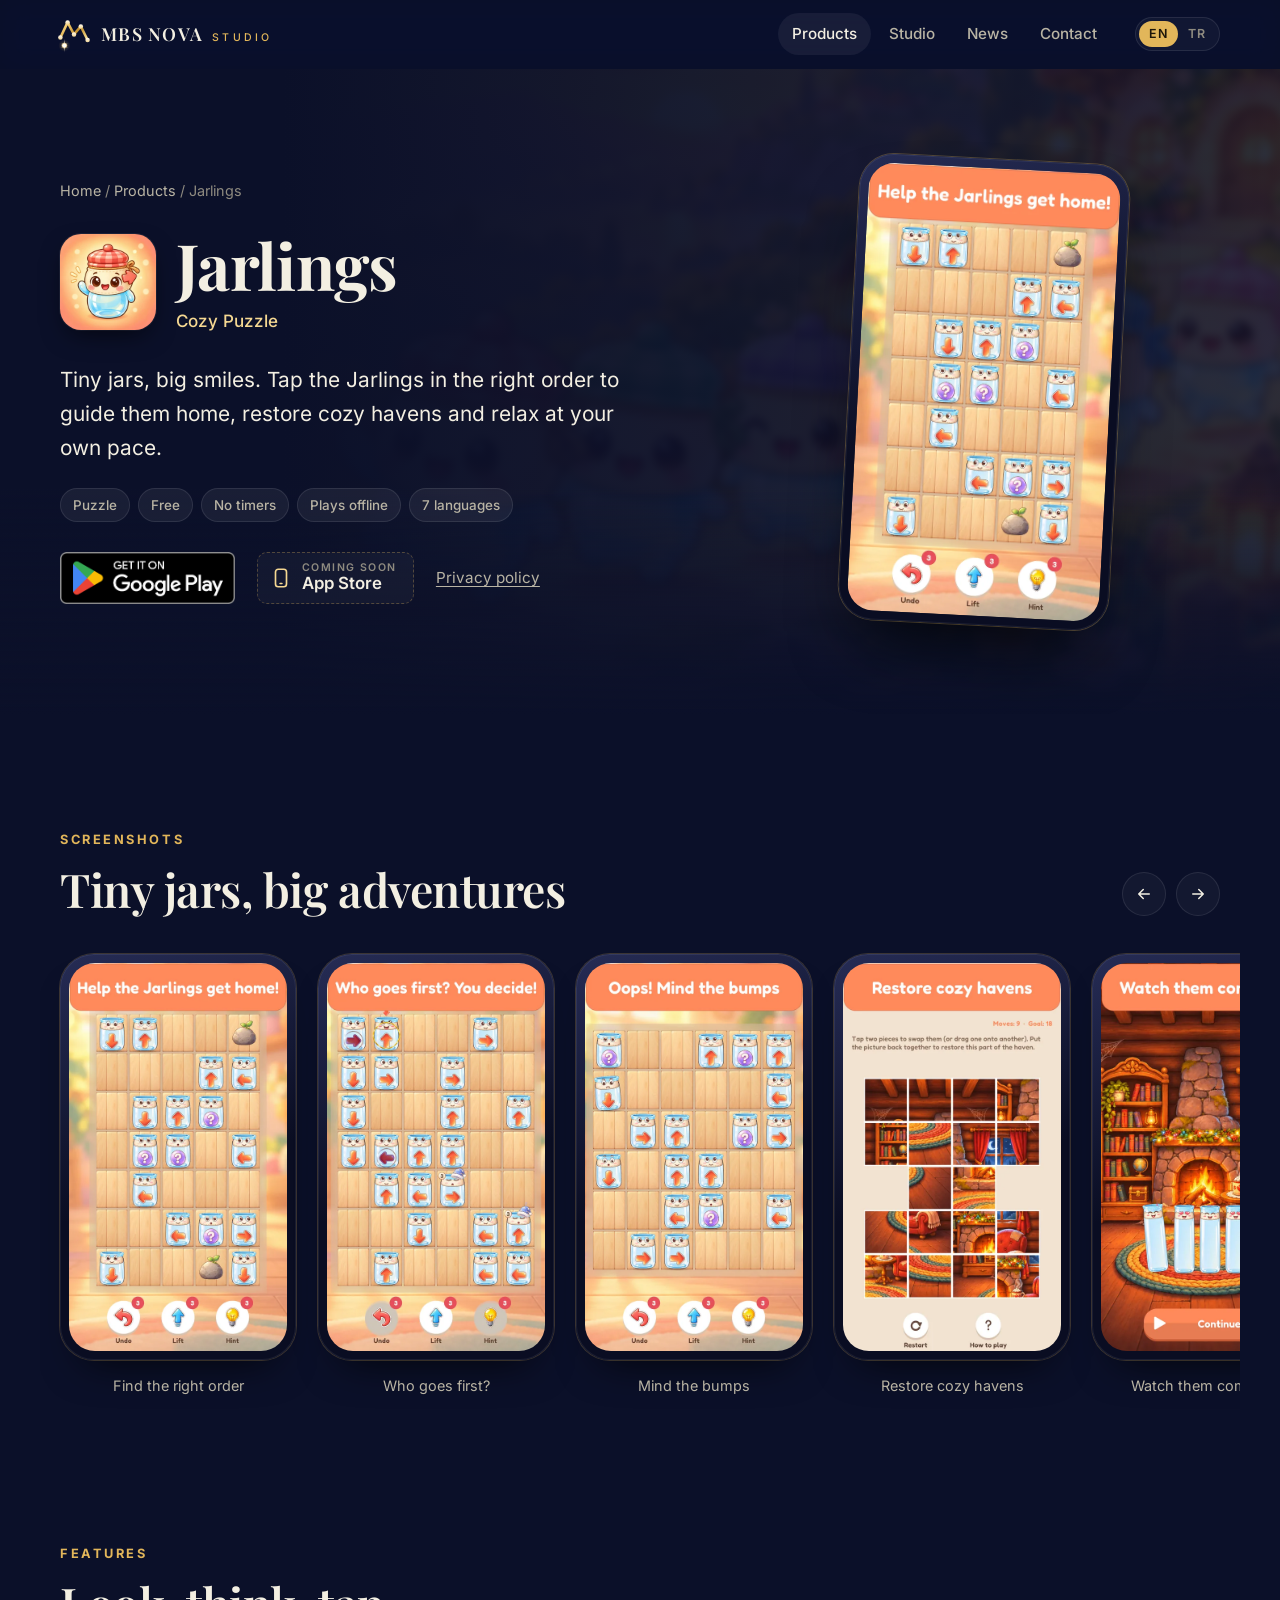
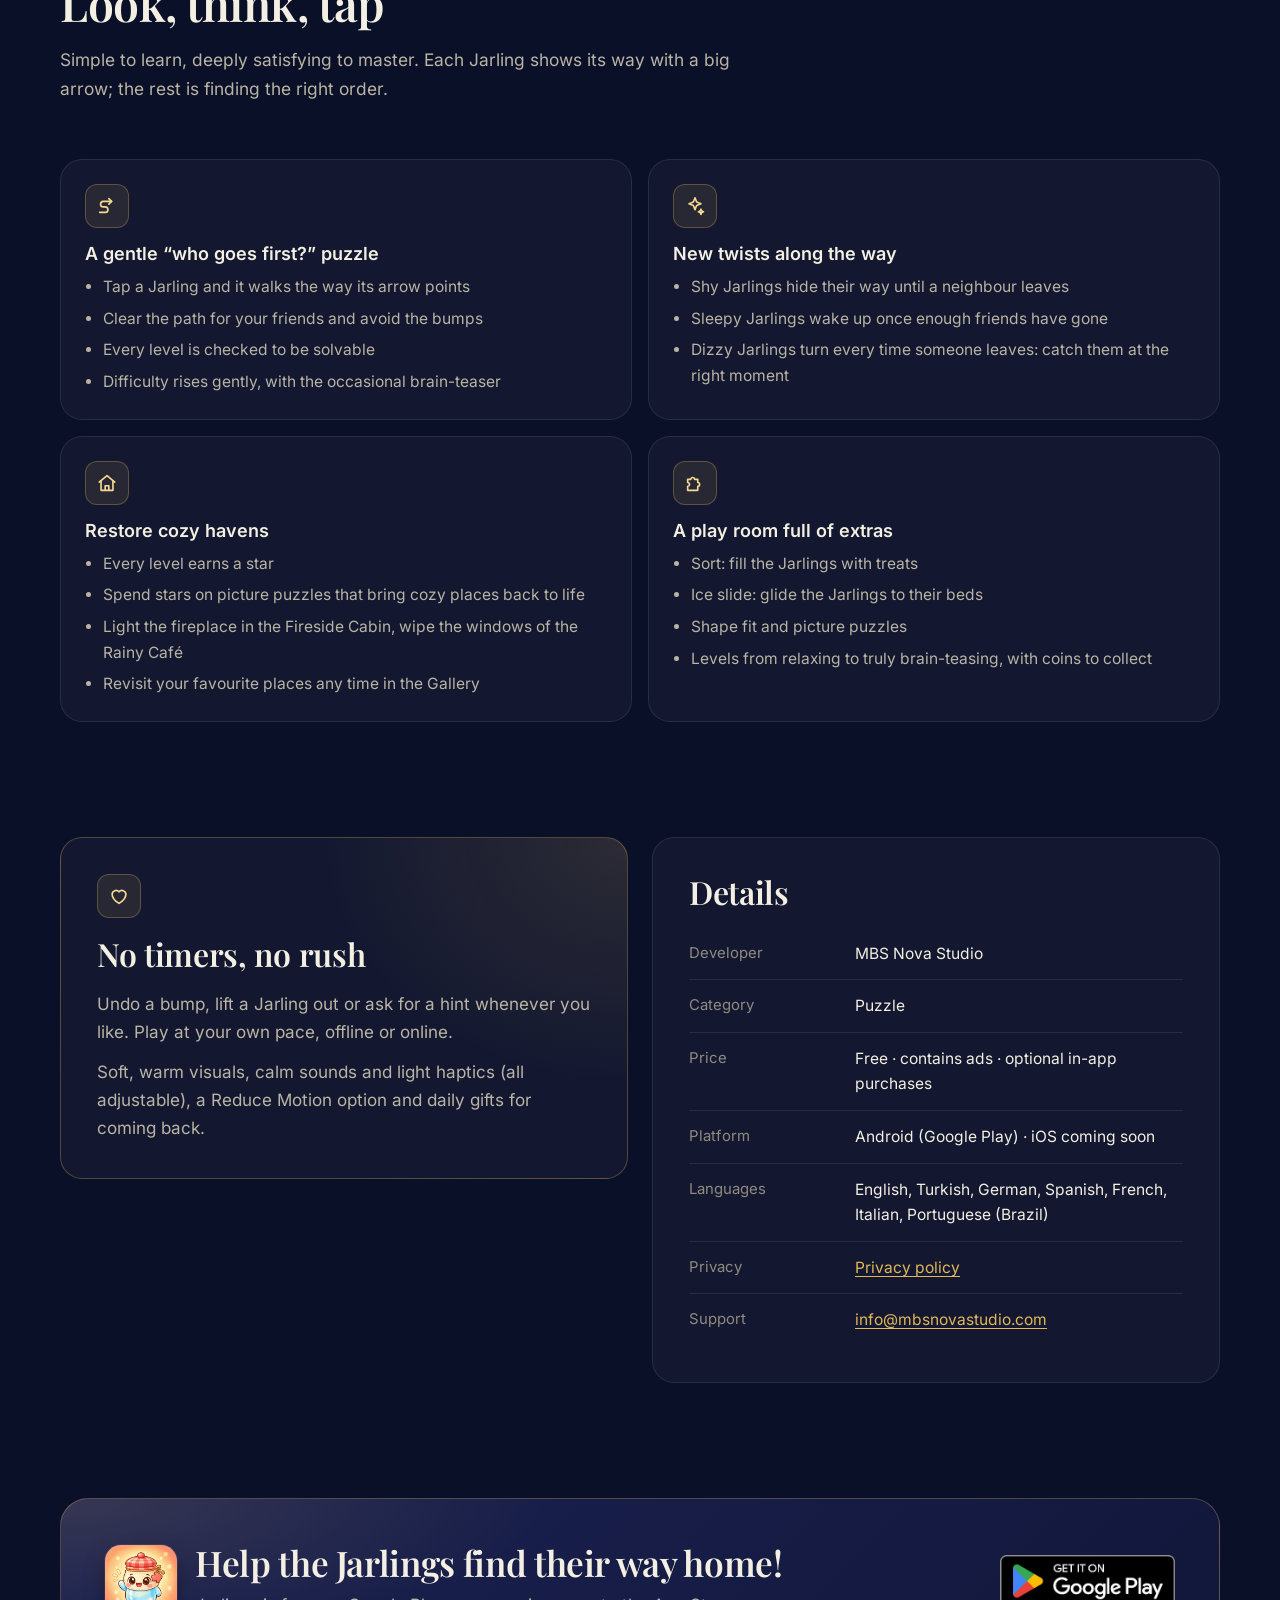
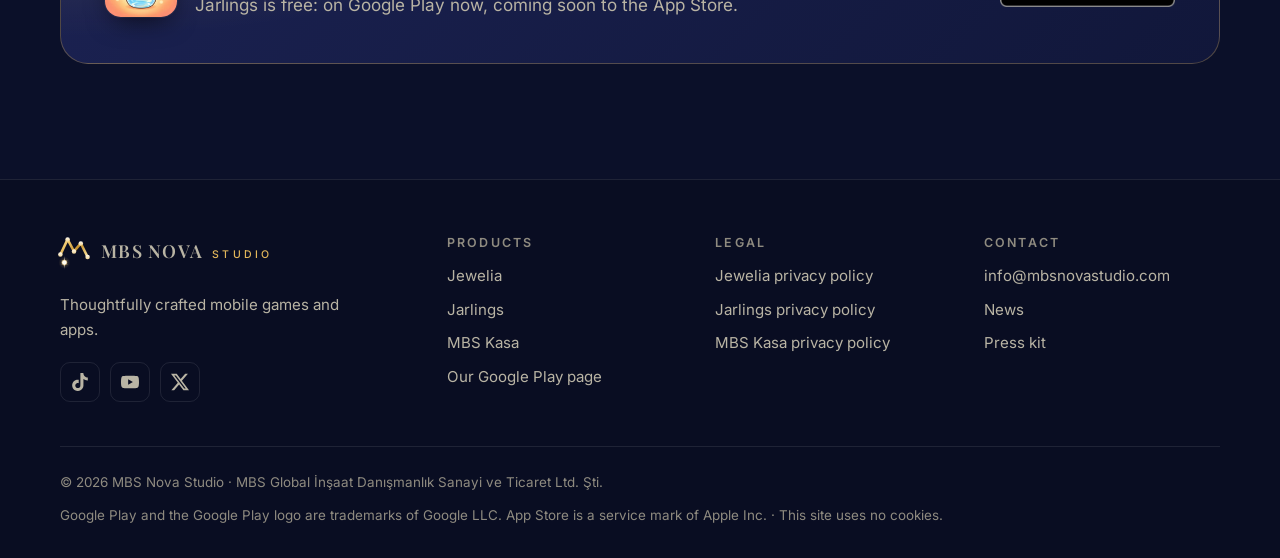
==== commit d47dd755: "Remove Instagram links after the account was closed Drop the Instagram footer icon, sameAs entry, ne" ====
--- a/jarlings/index.html
+++ b/jarlings/index.html
@@ -15,6 +15,7 @@
 <link rel="apple-touch-icon" href="/apple-touch-icon.png">
 <link rel="preload" href="/assets/fonts/playfair-display-latin-wght-normal.woff2" as="font" type="font/woff2" crossorigin>
 <link rel="preload" href="/assets/fonts/inter-latin-wght-normal.woff2" as="font" type="font/woff2" crossorigin>
+<link rel="preload" href="/assets/img/jarlings-feature.webp" as="image" fetchpriority="high">
 <link rel="stylesheet" href="/assets/css/site.css?v=7">
 <meta property="og:type" content="website">
 <meta property="og:site_name" content="MBS Nova Studio">
@@ -53,7 +54,6 @@
   </defs>
   <symbol id="i-star" viewBox="0 0 24 24"><path fill="url(#gold-grad)" d="M12 0Q15.36 8.64 24 12Q15.36 15.36 12 24Q8.64 15.36 0 12Q8.64 8.64 12 0Z"/></symbol>
   <symbol id="i-logo" viewBox="0 0 100 100"><defs><linearGradient id="lg-gF" gradientUnits="userSpaceOnUse" x1="12" y1="10" x2="88" y2="90"><stop offset="0" stop-color="#fff4d2"/><stop offset=".26" stop-color="#efc76c"/><stop offset=".52" stop-color="#c38f2b"/><stop offset=".76" stop-color="#f6dc94"/><stop offset="1" stop-color="#a5741e"/></linearGradient><linearGradient id="lg-gLine" gradientUnits="userSpaceOnUse" x1="10" y1="20" x2="90" y2="70"><stop offset="0" stop-color="#f6dc94"/><stop offset=".5" stop-color="#e2b65a"/><stop offset="1" stop-color="#f6dc94"/></linearGradient><linearGradient id="lg-gL" x1="0" y1="0" x2="0" y2="1"><stop offset="0" stop-color="#fffaf0"/><stop offset="1" stop-color="#f1d595"/></linearGradient><linearGradient id="lg-gSpk" x1="0" y1="1" x2="0" y2="0"><stop offset="0" stop-color="#fff8e6" stop-opacity=".95"/><stop offset="1" stop-color="#fff8e6" stop-opacity="0"/></linearGradient><linearGradient id="lg-gSpkD" x1="0" y1="1" x2="0" y2="0"><stop offset="0" stop-color="#b8862b" stop-opacity=".95"/><stop offset="1" stop-color="#b8862b" stop-opacity="0"/></linearGradient><radialGradient id="lg-rStar"><stop offset="0" stop-color="#fff6dd" stop-opacity=".55"/><stop offset="1" stop-color="#fff6dd" stop-opacity="0"/></radialGradient><radialGradient id="lg-rNova"><stop offset="0" stop-color="#fff2c8" stop-opacity=".95"/><stop offset=".22" stop-color="#f5d892" stop-opacity=".55"/><stop offset=".55" stop-color="#e2b65a" stop-opacity=".16"/><stop offset="1" stop-color="#e2b65a" stop-opacity="0"/></radialGradient><radialGradient id="lg-rSky" cx=".32" cy=".2" r="1"><stop offset="0" stop-color="#2d3a82"/><stop offset=".5" stop-color="#121a48"/><stop offset="1" stop-color="#060918"/></radialGradient><path id="lg-spk" d="M0 0L-.6-.7L0-13L.6-.7Z"/></defs><polyline points="16,59 34,21 50,51 67,31 84,65" fill="none" stroke="url(#lg-gF)" stroke-width="6.4" stroke-linecap="round" stroke-linejoin="round"/><circle cx="16.00" cy="59.00" r="5.60" fill="url(#lg-gL)"/><circle cx="34.00" cy="21.00" r="5.60" fill="url(#lg-gL)"/><circle cx="50.00" cy="51.00" r="5.60" fill="url(#lg-gL)"/><circle cx="67.00" cy="31.00" r="5.60" fill="url(#lg-gL)"/><circle cx="84.00" cy="65.00" r="5.60" fill="url(#lg-gL)"/><circle cx="26.00" cy="79.00" r="15.00" fill="url(#lg-rNova)"/><use href="#lg-spk" fill="url(#lg-gSpk)" opacity="1" transform="translate(26 79) rotate(0) scale(3.45 1.44)"/><use href="#lg-spk" fill="url(#lg-gSpk)" opacity="1" transform="translate(26 79) rotate(180) scale(3.45 1.44)"/><use href="#lg-spk" fill="url(#lg-gSpk)" opacity="0.9" transform="translate(26 79) rotate(60) scale(2.40 1.00)"/><use href="#lg-spk" fill="url(#lg-gSpk)" opacity="0.9" transform="translate(26 79) rotate(120) scale(2.40 1.00)"/><use href="#lg-spk" fill="url(#lg-gSpk)" opacity="0.9" transform="translate(26 79) rotate(240) scale(2.40 1.00)"/><use href="#lg-spk" fill="url(#lg-gSpk)" opacity="0.9" transform="translate(26 79) rotate(300) scale(2.40 1.00)"/><use href="#lg-spk" fill="url(#lg-gSpk)" opacity="0.6" transform="translate(26 79) rotate(90) scale(1.26 0.53)"/><use href="#lg-spk" fill="url(#lg-gSpk)" opacity="0.6" transform="translate(26 79) rotate(270) scale(1.26 0.53)"/><circle cx="26.00" cy="79.00" r="6.20" fill="#fffdf6"/><circle cx="26.00" cy="79.00" r="6.20" fill="none" stroke="#e2b65a" stroke-width="1.1"/></symbol>
-  <symbol id="i-instagram" viewBox="0 0 24 24" fill="none" stroke="currentColor" stroke-width="1.8"><rect x="3" y="3" width="18" height="18" rx="5"/><circle cx="12" cy="12" r="4"/><circle cx="17.5" cy="6.5" r="1.1" fill="currentColor" stroke="none"/></symbol>
   <symbol id="i-tiktok" viewBox="0 0 24 24"><path fill="currentColor" d="M12.53.02c1.31-.02 2.61-.01 3.91-.02.08 1.53.63 3.09 1.75 4.17 1.12 1.11 2.7 1.62 4.24 1.79v4.03c-1.44-.05-2.89-.35-4.2-.97-.57-.26-1.1-.59-1.62-.93-.01 2.92.01 5.84-.02 8.75-.08 1.4-.54 2.79-1.35 3.94-1.31 1.92-3.58 3.17-5.91 3.21-1.43.08-2.86-.31-4.08-1.03-2.02-1.19-3.44-3.37-3.65-5.71-.02-.5-.03-1-.01-1.49.18-1.9 1.12-3.72 2.58-4.96 1.66-1.44 3.98-2.13 6.15-1.72.02 1.48-.04 2.96-.04 4.44-.99-.32-2.15-.23-3.02.37-.63.41-1.11 1.04-1.36 1.75-.21.51-.15 1.07-.14 1.61.24 1.64 1.82 3.02 3.5 2.87 1.12-.01 2.19-.66 2.77-1.61.19-.33.4-.67.41-1.06.1-1.79.06-3.57.07-5.36.01-4.03-.01-8.05.02-12.07z"/></symbol>
   <symbol id="i-youtube" viewBox="0 0 24 24"><path fill="currentColor" d="M23.5 6.19a3.02 3.02 0 0 0-2.12-2.14C19.5 3.55 12 3.55 12 3.55s-7.5 0-9.38.5A3.02 3.02 0 0 0 .5 6.19C0 8.07 0 12 0 12s0 3.93.5 5.81a3.02 3.02 0 0 0 2.12 2.14c1.87.5 9.38.5 9.38.5s7.5 0 9.38-.5a3.02 3.02 0 0 0 2.12-2.14C24 15.93 24 12 24 12s0-3.93-.5-5.81zM9.55 15.57V8.43L15.82 12l-6.27 3.57z"/></symbol>
   <symbol id="i-x" viewBox="0 0 24 24"><path fill="currentColor" d="M18.9 1.15h3.68l-8.04 9.19L24 22.85h-7.41l-5.8-7.58-6.64 7.58H.47l8.6-9.83L0 1.15h7.59l5.24 6.93zm-1.29 19.5h2.04L6.49 3.24H4.3z"/></symbol>
@@ -289,7 +289,6 @@
         <p lang="tr">Özenle tasarlanmış mobil oyunlar ve uygulamalar.</p>
         <p lang="en">Thoughtfully crafted mobile games and apps.</p>
         <ul class="social">
-          <li><a href="https://www.instagram.com/mbsnovastudio/" aria-label="Instagram"><svg aria-hidden="true"><use href="#i-instagram"/></svg></a></li>
           <li><a href="https://www.tiktok.com/@mbsnovastudio" aria-label="TikTok"><svg aria-hidden="true"><use href="#i-tiktok"/></svg></a></li>
           <li><a href="https://www.youtube.com/@mbsnovastudio" aria-label="YouTube"><svg aria-hidden="true"><use href="#i-youtube"/></svg></a></li>
           <li><a href="https://x.com/MBSNovaStudio" aria-label="X"><svg aria-hidden="true"><use href="#i-x"/></svg></a></li>
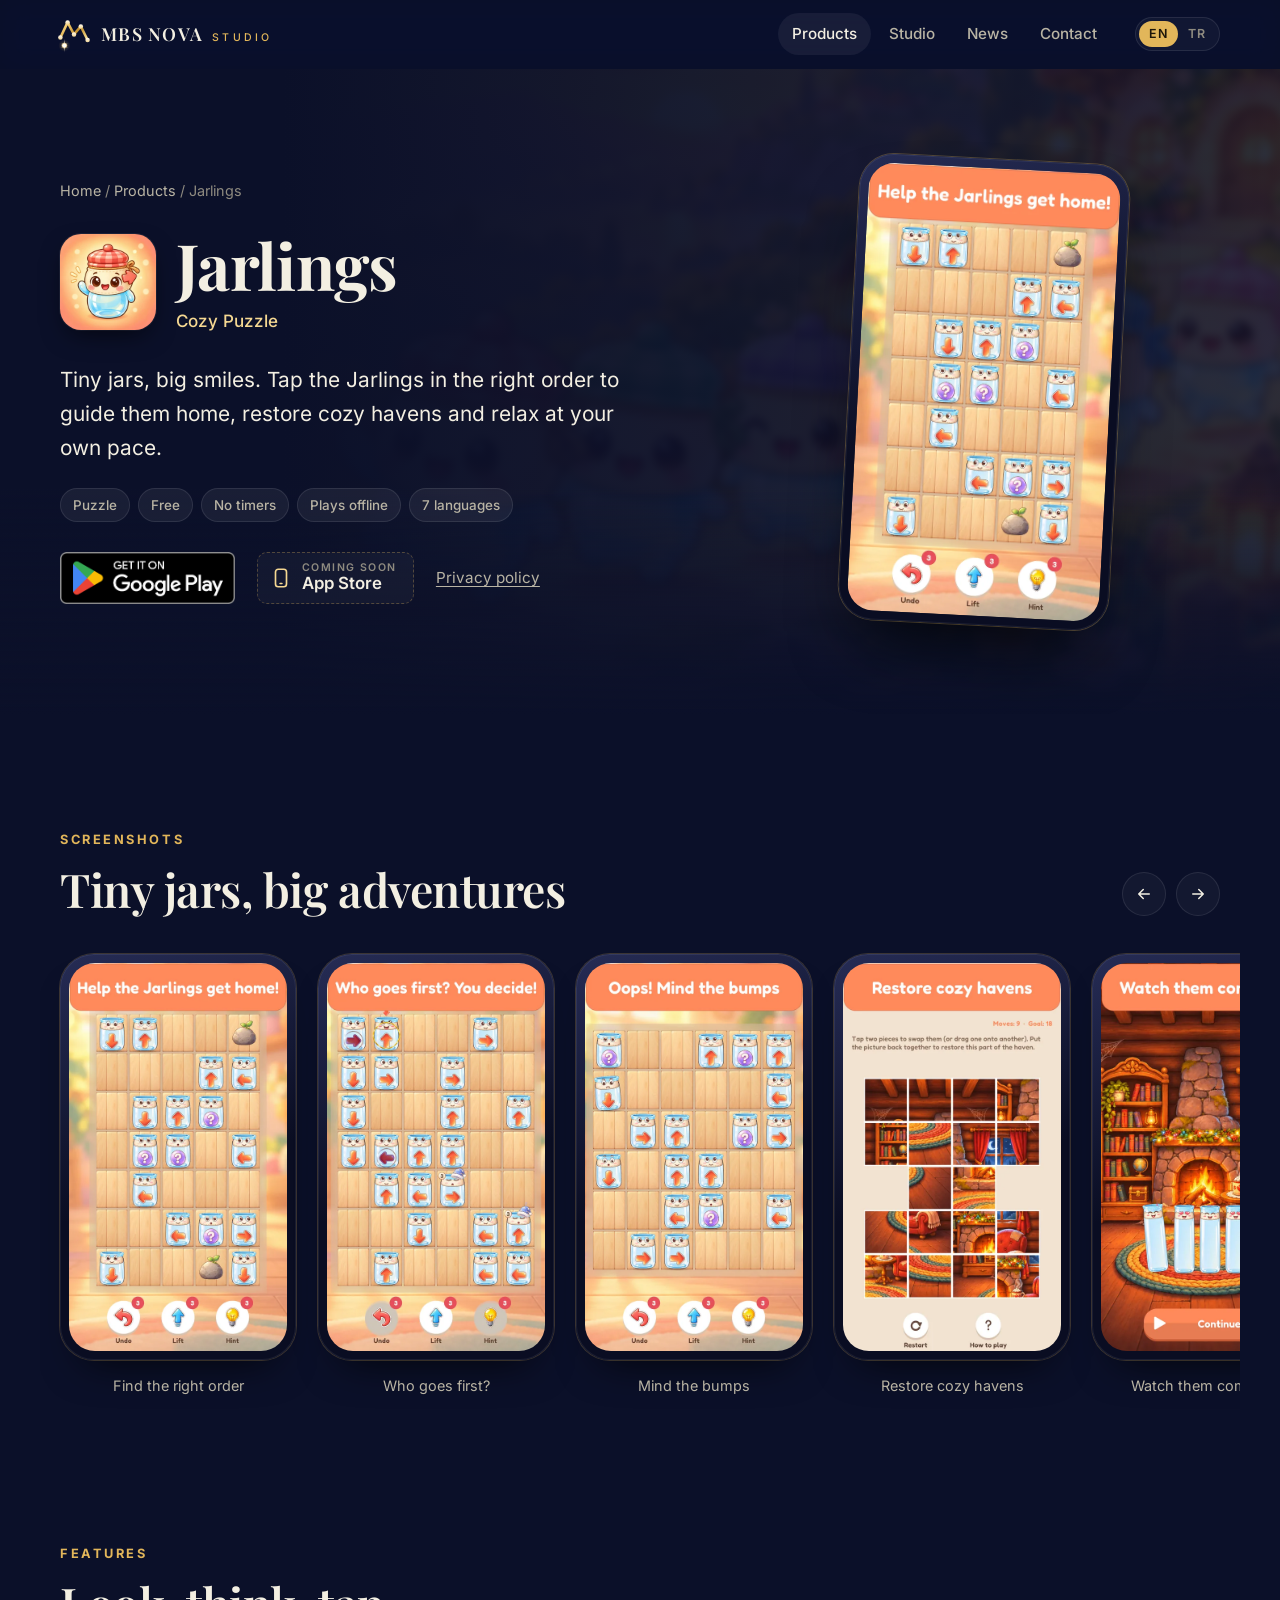
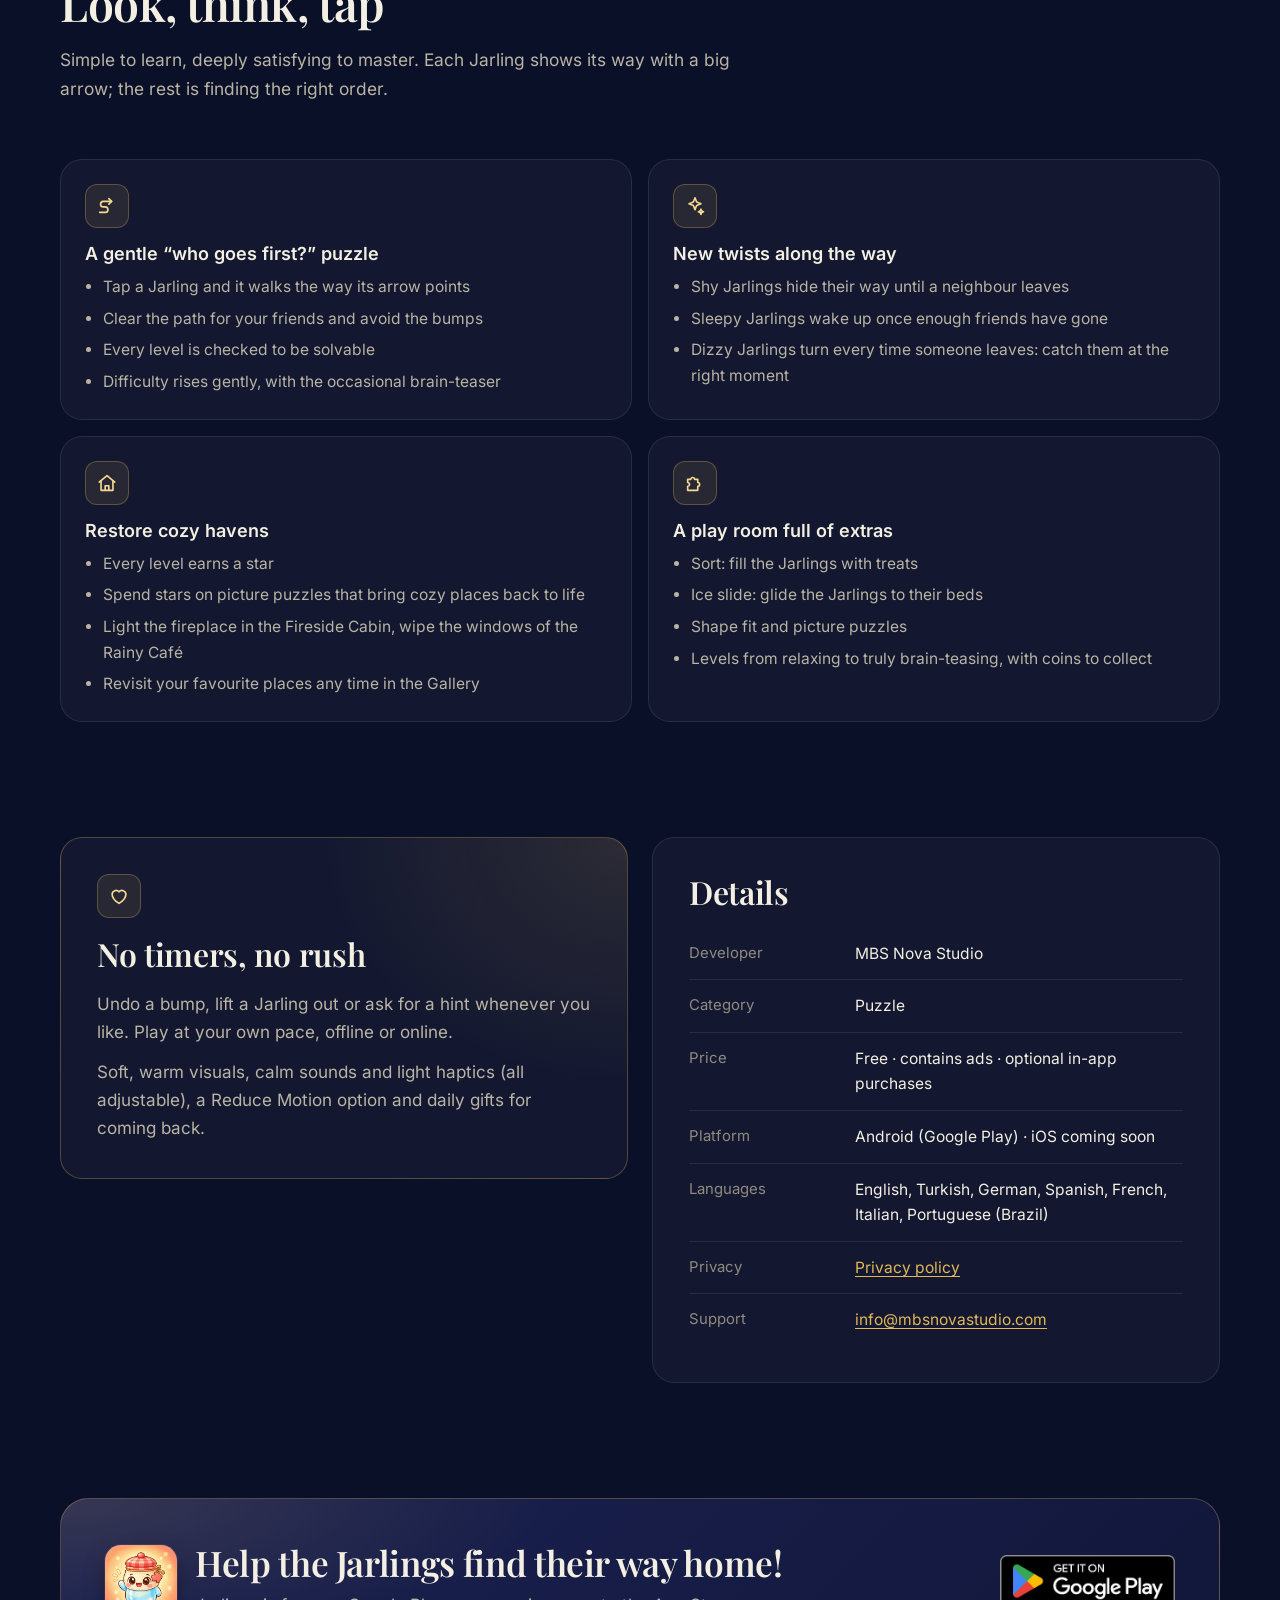
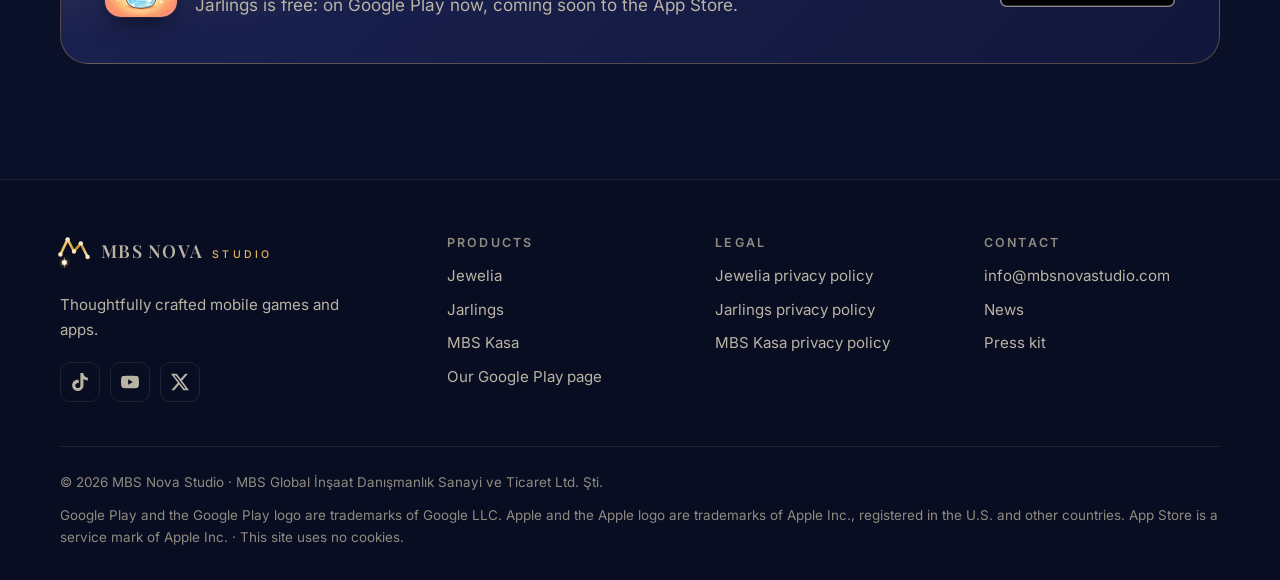
==== commit c69c2db0: "Add Jewelia App Store links now that it is live on iOS Official App Store badges on the Jewelia page" ====
--- a/jarlings/index.html
+++ b/jarlings/index.html
@@ -322,8 +322,8 @@
     </div>
     <div class="footer-bottom">
       <p>© 2026 MBS Nova Studio · MBS Global İnşaat Danışmanlık Sanayi ve Ticaret Ltd. Şti.</p>
-      <p lang="tr">Google Play ve Google Play logosu Google LLC'nin, App Store ise Apple Inc.'in ticari markalarıdır. · Bu site çerez kullanmaz.</p>
-      <p lang="en">Google Play and the Google Play logo are trademarks of Google LLC. App Store is a service mark of Apple Inc. · This site uses no cookies.</p>
+      <p lang="tr">Google Play ve Google Play logosu Google LLC'nin, Apple, Apple logosu ve App Store ise Apple Inc.'in ABD'de ve diğer ülkelerde tescilli markalarıdır. · Bu site çerez kullanmaz.</p>
+      <p lang="en">Google Play and the Google Play logo are trademarks of Google LLC. Apple and the Apple logo are trademarks of Apple Inc., registered in the U.S. and other countries. App Store is a service mark of Apple Inc. · This site uses no cookies.</p>
     </div>
   </div>
 </footer>
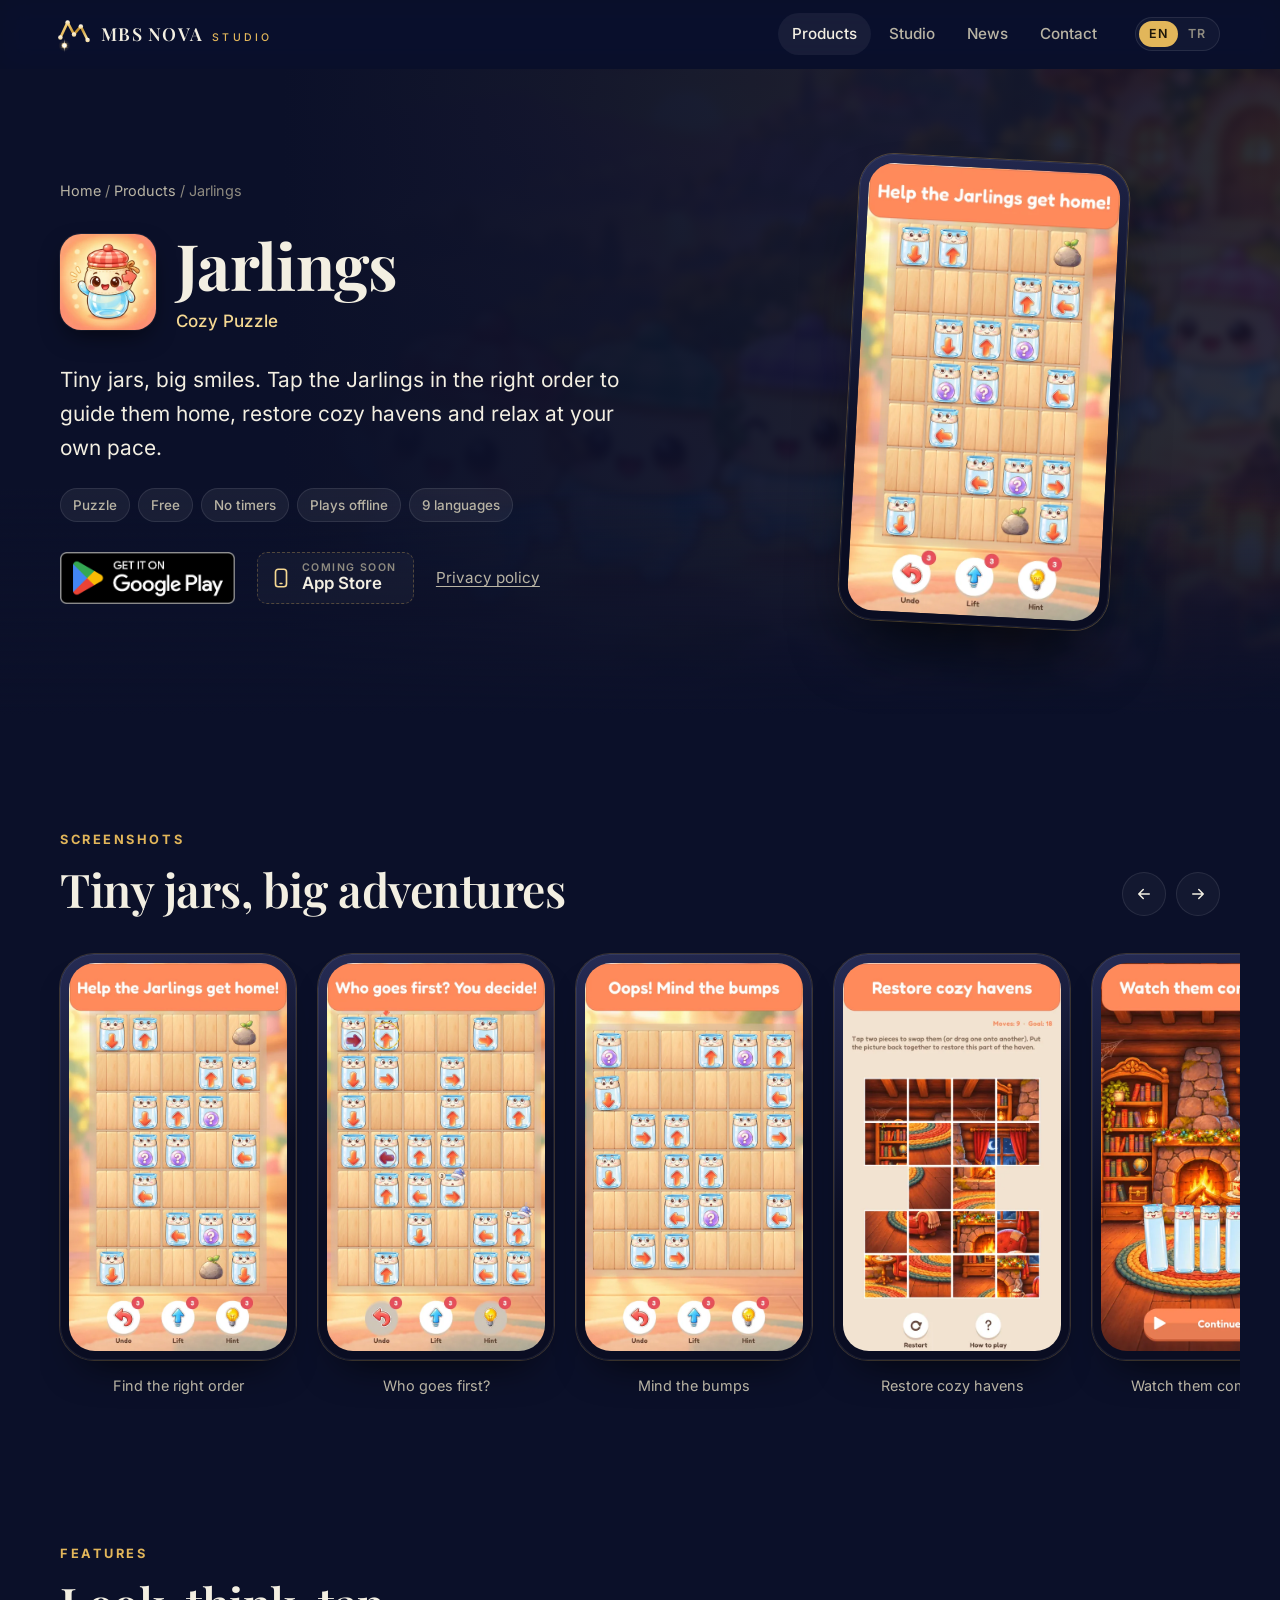
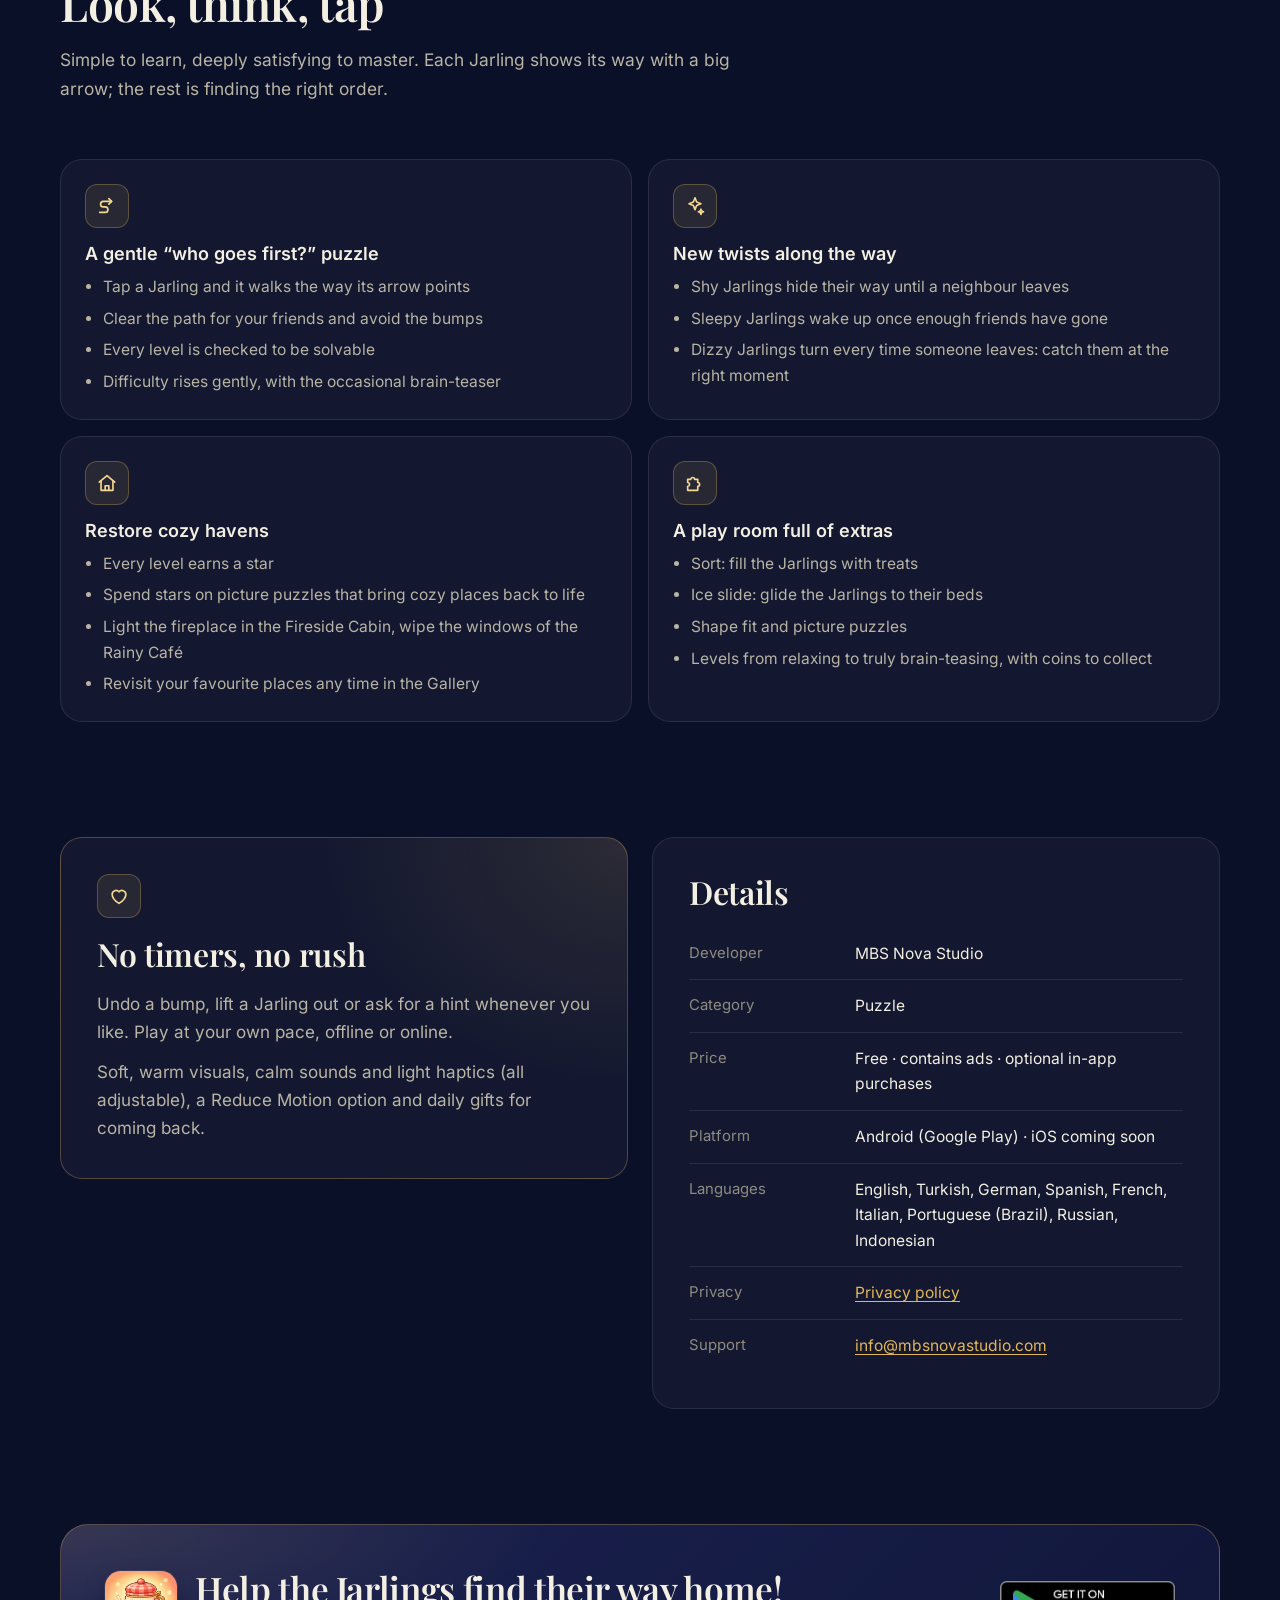
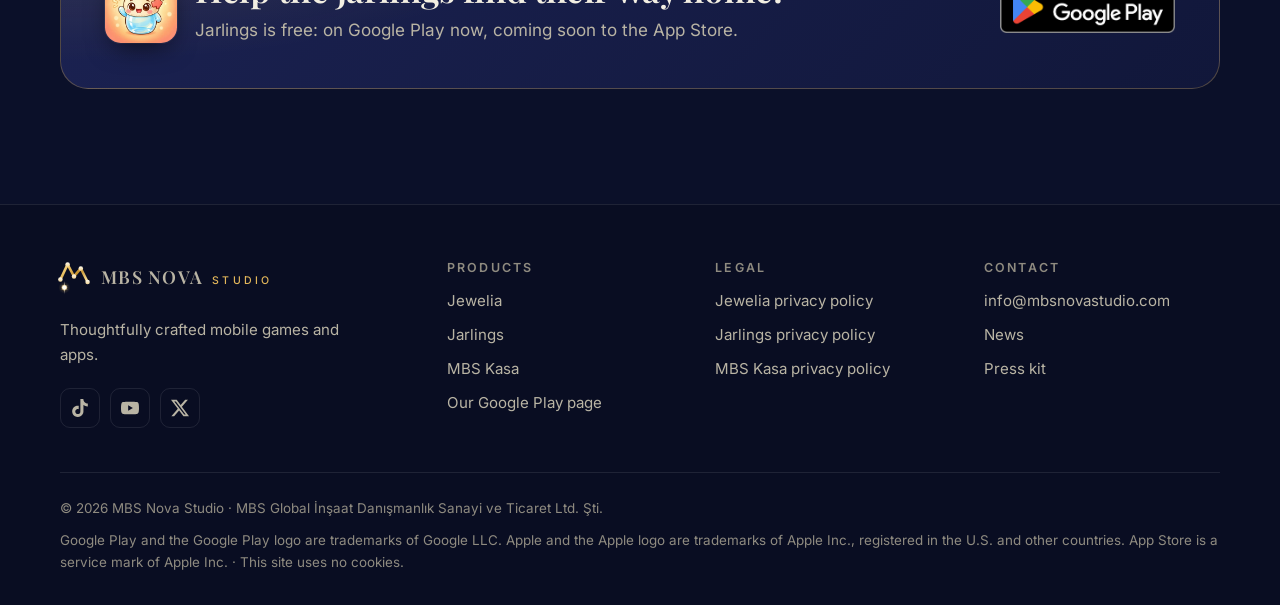
==== commit 8eb4ed84: "Update language counts: Jarlings 9 languages, MBS Kasa 10 languages Co-Authored-By: Claude Fable 5.2" ====
--- a/jarlings/index.html
+++ b/jarlings/index.html
@@ -39,7 +39,7 @@
   "operatingSystem": "Android",
   "applicationCategory": "GameApplication",
   "genre": "Puzzle",
-  "inLanguage": ["en", "tr", "de", "es", "fr", "it", "pt-BR"],
+  "inLanguage": ["en", "tr", "de", "es", "fr", "it", "pt-BR", "ru", "id"],
   "installUrl": "https://play.google.com/store/apps/details?id=com.mbsnovastudio.jarlings",
   "offers": { "@type": "Offer", "price": "0", "priceCurrency": "USD" },
   "author": { "@type": "Organization", "name": "MBS Nova Studio", "url": "https://mbsnovastudio.com/" }
@@ -113,10 +113,10 @@
         <p class="lead" lang="tr">Minik kavanozlar, kocaman gülümsemeler. Jarling'lere doğru sırayla dokunup onları evlerine ulaştırın, sıcacık yuvaları onarın ve kendi temponuzda rahatlayın.</p>
         <p class="lead" lang="en">Tiny jars, big smiles. Tap the Jarlings in the right order to guide them home, restore cozy havens and relax at your own pace.</p>
         <div class="chips" lang="tr">
-          <span class="chip">Bulmaca</span><span class="chip">Ücretsiz</span><span class="chip">Süre yok</span><span class="chip">İnternetsiz oynanır</span><span class="chip">7 dil</span>
+          <span class="chip">Bulmaca</span><span class="chip">Ücretsiz</span><span class="chip">Süre yok</span><span class="chip">İnternetsiz oynanır</span><span class="chip">9 dil</span>
         </div>
         <div class="chips" lang="en">
-          <span class="chip">Puzzle</span><span class="chip">Free</span><span class="chip">No timers</span><span class="chip">Plays offline</span><span class="chip">7 languages</span>
+          <span class="chip">Puzzle</span><span class="chip">Free</span><span class="chip">No timers</span><span class="chip">Plays offline</span><span class="chip">9 languages</span>
         </div>
         <div class="p-actions">
           <a class="play-badge" href="https://play.google.com/store/apps/details?id=com.mbsnovastudio.jarlings">
@@ -249,7 +249,7 @@
             <div><dt><span lang="tr">Kategori</span><span lang="en">Category</span></dt><dd><span lang="tr">Bulmaca</span><span lang="en">Puzzle</span></dd></div>
             <div><dt><span lang="tr">Fiyat</span><span lang="en">Price</span></dt><dd><span lang="tr">Ücretsiz · reklam içerir · isteğe bağlı uygulama içi satın alma</span><span lang="en">Free · contains ads · optional in-app purchases</span></dd></div>
             <div><dt>Platform</dt><dd><span lang="tr">Android (Google Play) · iOS yakında</span><span lang="en">Android (Google Play) · iOS coming soon</span></dd></div>
-            <div><dt><span lang="tr">Diller</span><span lang="en">Languages</span></dt><dd><span lang="tr">İngilizce, Türkçe, Almanca, İspanyolca, Fransızca, İtalyanca, Portekizce (Brezilya)</span><span lang="en">English, Turkish, German, Spanish, French, Italian, Portuguese (Brazil)</span></dd></div>
+            <div><dt><span lang="tr">Diller</span><span lang="en">Languages</span></dt><dd><span lang="tr">İngilizce, Türkçe, Almanca, İspanyolca, Fransızca, İtalyanca, Portekizce (Brezilya), Rusça, Endonezce</span><span lang="en">English, Turkish, German, Spanish, French, Italian, Portuguese (Brazil), Russian, Indonesian</span></dd></div>
             <div><dt><span lang="tr">Gizlilik</span><span lang="en">Privacy</span></dt><dd><a href="/jarlings-privacy/"><span lang="tr">Gizlilik politikası</span><span lang="en">Privacy policy</span></a></dd></div>
             <div><dt><span lang="tr">Destek</span><span lang="en">Support</span></dt><dd><a href="mailto:info@mbsnovastudio.com?subject=Jarlings">info@mbsnovastudio.com</a></dd></div>
           </dl>
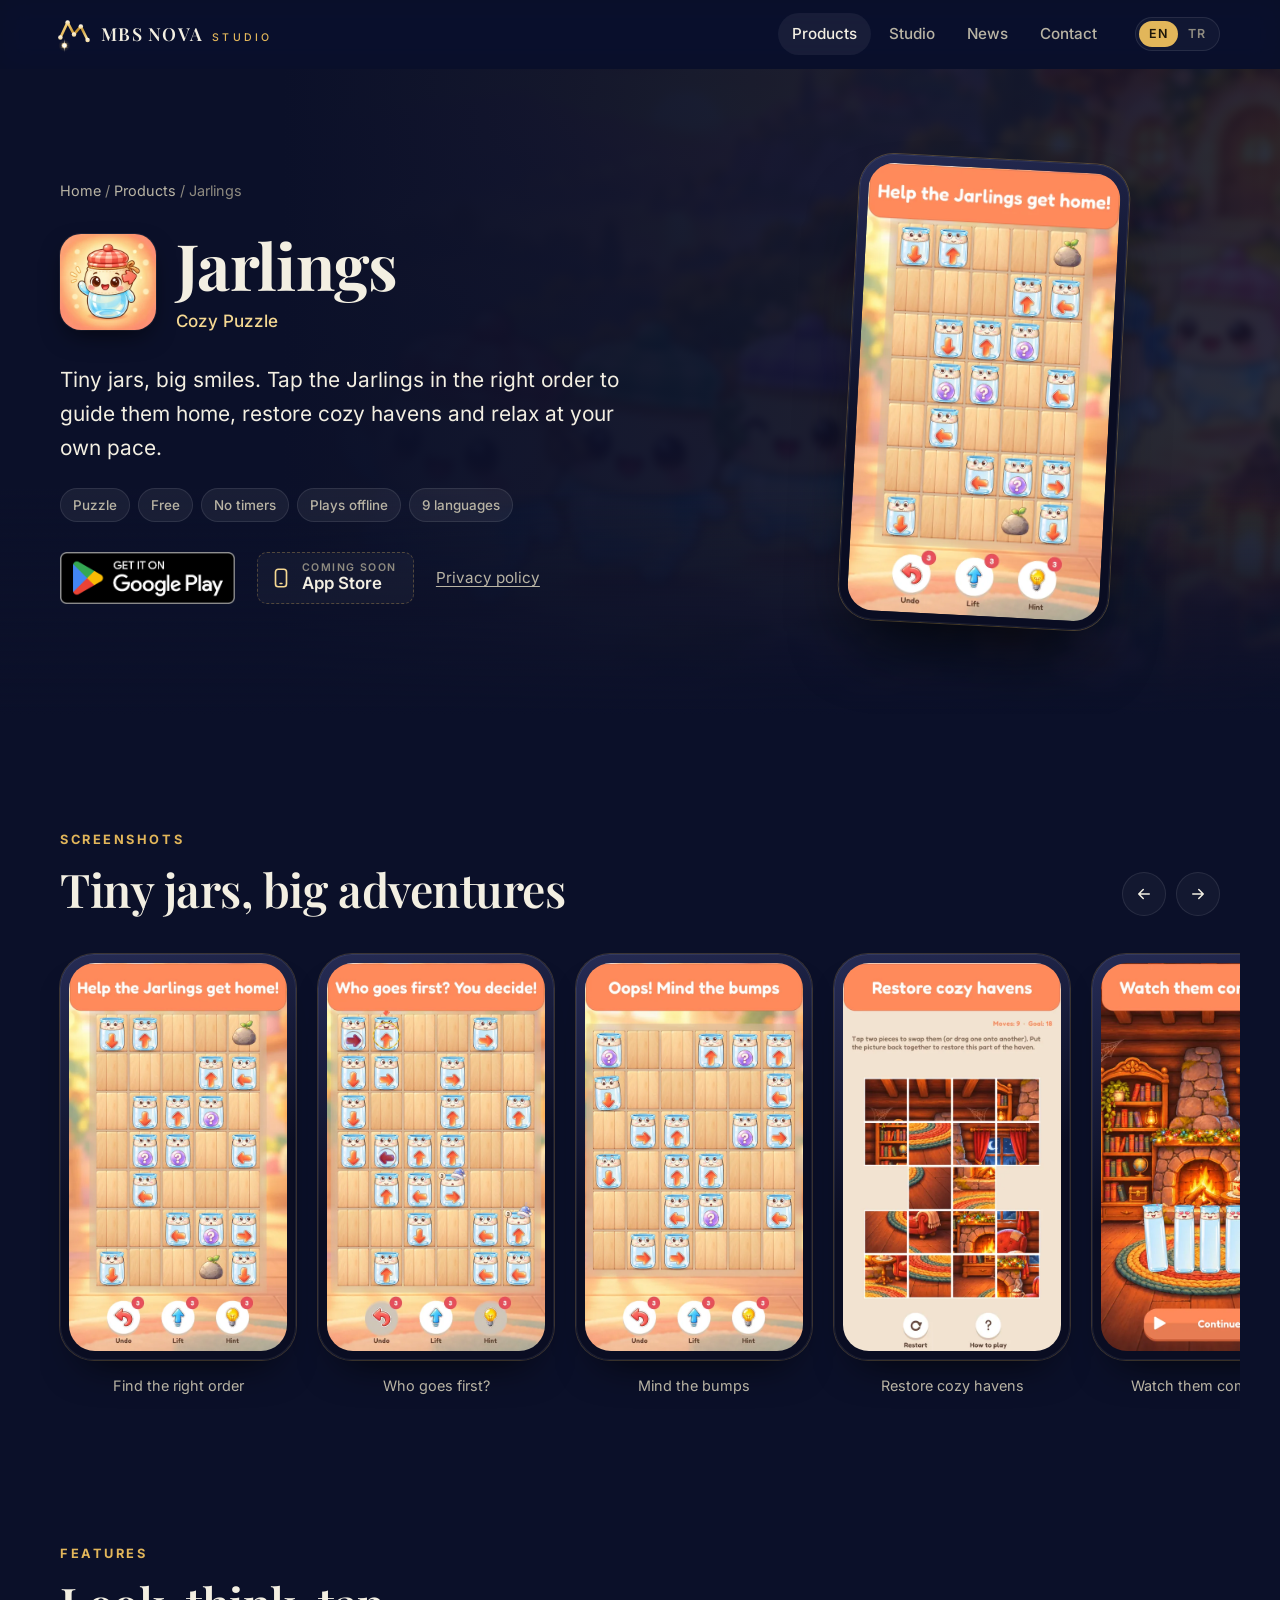
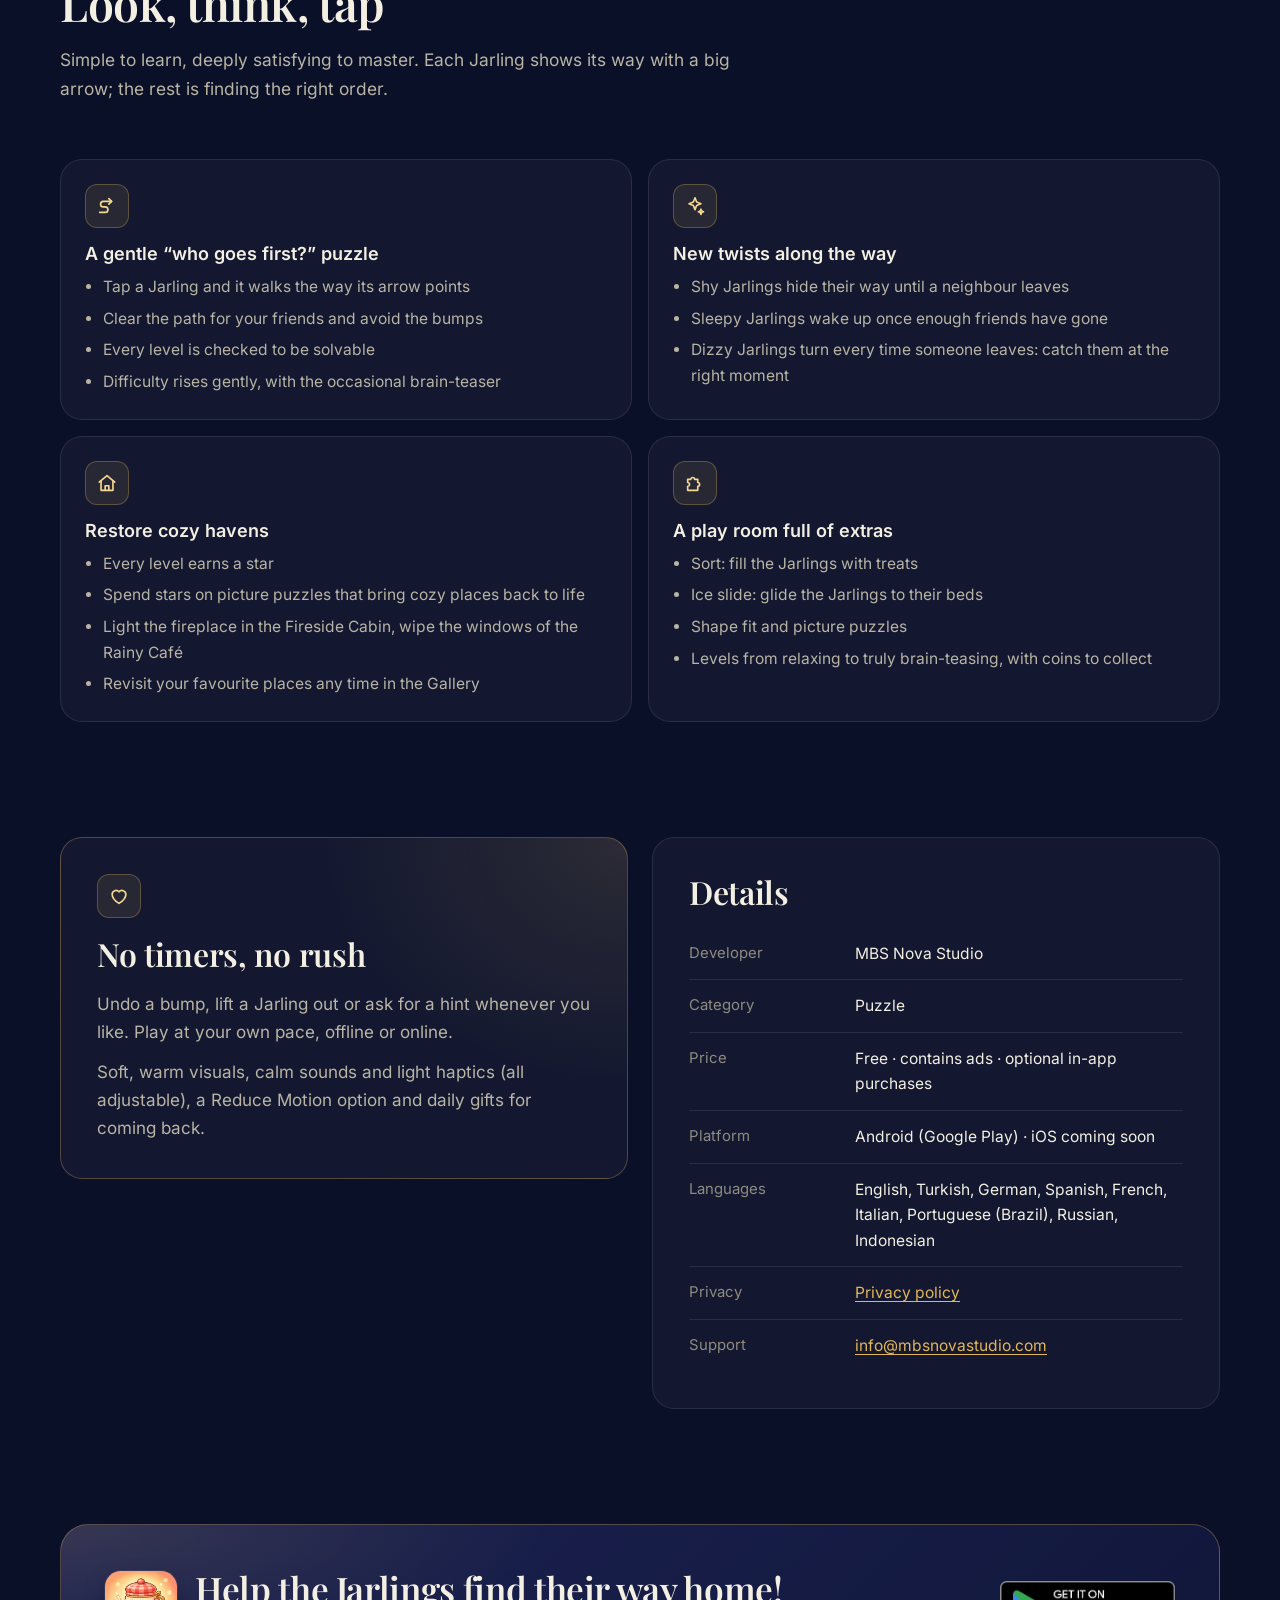
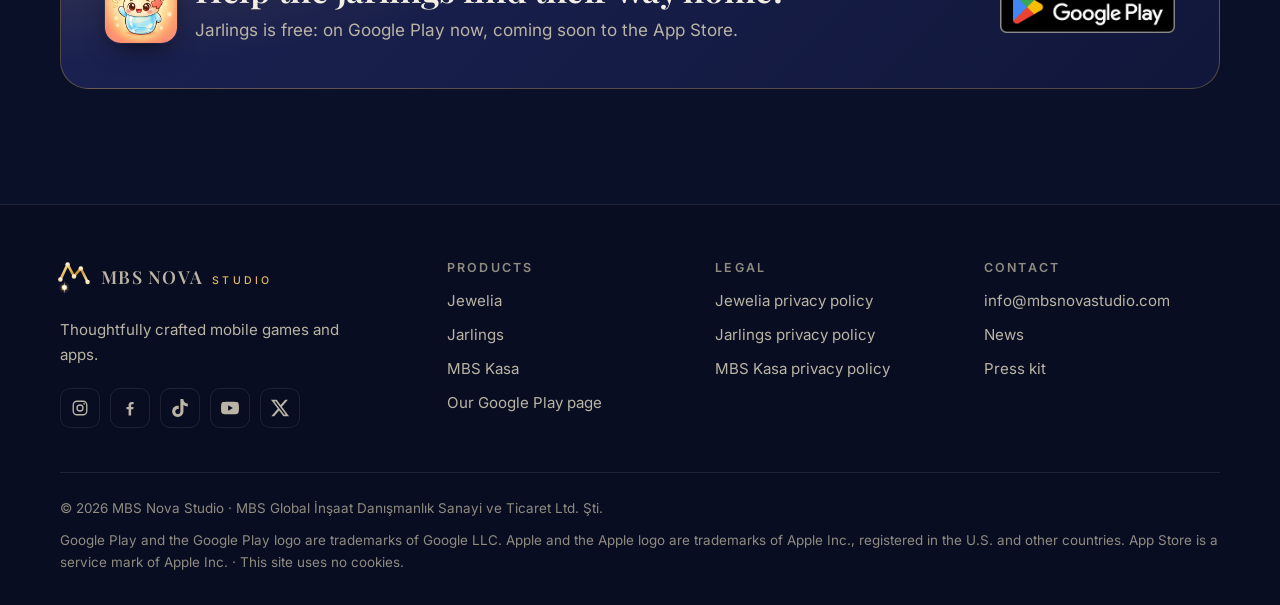
==== commit 8c1326df: "Add Instagram and Facebook links now that the accounts are back Footer icons, sameAs, the news socia" ====
--- a/jarlings/index.html
+++ b/jarlings/index.html
@@ -54,6 +54,8 @@
   </defs>
   <symbol id="i-star" viewBox="0 0 24 24"><path fill="url(#gold-grad)" d="M12 0Q15.36 8.64 24 12Q15.36 15.36 12 24Q8.64 15.36 0 12Q8.64 8.64 12 0Z"/></symbol>
   <symbol id="i-logo" viewBox="0 0 100 100"><defs><linearGradient id="lg-gF" gradientUnits="userSpaceOnUse" x1="12" y1="10" x2="88" y2="90"><stop offset="0" stop-color="#fff4d2"/><stop offset=".26" stop-color="#efc76c"/><stop offset=".52" stop-color="#c38f2b"/><stop offset=".76" stop-color="#f6dc94"/><stop offset="1" stop-color="#a5741e"/></linearGradient><linearGradient id="lg-gLine" gradientUnits="userSpaceOnUse" x1="10" y1="20" x2="90" y2="70"><stop offset="0" stop-color="#f6dc94"/><stop offset=".5" stop-color="#e2b65a"/><stop offset="1" stop-color="#f6dc94"/></linearGradient><linearGradient id="lg-gL" x1="0" y1="0" x2="0" y2="1"><stop offset="0" stop-color="#fffaf0"/><stop offset="1" stop-color="#f1d595"/></linearGradient><linearGradient id="lg-gSpk" x1="0" y1="1" x2="0" y2="0"><stop offset="0" stop-color="#fff8e6" stop-opacity=".95"/><stop offset="1" stop-color="#fff8e6" stop-opacity="0"/></linearGradient><linearGradient id="lg-gSpkD" x1="0" y1="1" x2="0" y2="0"><stop offset="0" stop-color="#b8862b" stop-opacity=".95"/><stop offset="1" stop-color="#b8862b" stop-opacity="0"/></linearGradient><radialGradient id="lg-rStar"><stop offset="0" stop-color="#fff6dd" stop-opacity=".55"/><stop offset="1" stop-color="#fff6dd" stop-opacity="0"/></radialGradient><radialGradient id="lg-rNova"><stop offset="0" stop-color="#fff2c8" stop-opacity=".95"/><stop offset=".22" stop-color="#f5d892" stop-opacity=".55"/><stop offset=".55" stop-color="#e2b65a" stop-opacity=".16"/><stop offset="1" stop-color="#e2b65a" stop-opacity="0"/></radialGradient><radialGradient id="lg-rSky" cx=".32" cy=".2" r="1"><stop offset="0" stop-color="#2d3a82"/><stop offset=".5" stop-color="#121a48"/><stop offset="1" stop-color="#060918"/></radialGradient><path id="lg-spk" d="M0 0L-.6-.7L0-13L.6-.7Z"/></defs><polyline points="16,59 34,21 50,51 67,31 84,65" fill="none" stroke="url(#lg-gF)" stroke-width="6.4" stroke-linecap="round" stroke-linejoin="round"/><circle cx="16.00" cy="59.00" r="5.60" fill="url(#lg-gL)"/><circle cx="34.00" cy="21.00" r="5.60" fill="url(#lg-gL)"/><circle cx="50.00" cy="51.00" r="5.60" fill="url(#lg-gL)"/><circle cx="67.00" cy="31.00" r="5.60" fill="url(#lg-gL)"/><circle cx="84.00" cy="65.00" r="5.60" fill="url(#lg-gL)"/><circle cx="26.00" cy="79.00" r="15.00" fill="url(#lg-rNova)"/><use href="#lg-spk" fill="url(#lg-gSpk)" opacity="1" transform="translate(26 79) rotate(0) scale(3.45 1.44)"/><use href="#lg-spk" fill="url(#lg-gSpk)" opacity="1" transform="translate(26 79) rotate(180) scale(3.45 1.44)"/><use href="#lg-spk" fill="url(#lg-gSpk)" opacity="0.9" transform="translate(26 79) rotate(60) scale(2.40 1.00)"/><use href="#lg-spk" fill="url(#lg-gSpk)" opacity="0.9" transform="translate(26 79) rotate(120) scale(2.40 1.00)"/><use href="#lg-spk" fill="url(#lg-gSpk)" opacity="0.9" transform="translate(26 79) rotate(240) scale(2.40 1.00)"/><use href="#lg-spk" fill="url(#lg-gSpk)" opacity="0.9" transform="translate(26 79) rotate(300) scale(2.40 1.00)"/><use href="#lg-spk" fill="url(#lg-gSpk)" opacity="0.6" transform="translate(26 79) rotate(90) scale(1.26 0.53)"/><use href="#lg-spk" fill="url(#lg-gSpk)" opacity="0.6" transform="translate(26 79) rotate(270) scale(1.26 0.53)"/><circle cx="26.00" cy="79.00" r="6.20" fill="#fffdf6"/><circle cx="26.00" cy="79.00" r="6.20" fill="none" stroke="#e2b65a" stroke-width="1.1"/></symbol>
+  <symbol id="i-instagram" viewBox="0 0 24 24" fill="none" stroke="currentColor" stroke-width="1.8"><rect x="3" y="3" width="18" height="18" rx="5"/><circle cx="12" cy="12" r="4"/><circle cx="17.5" cy="6.5" r="1.1" fill="currentColor" stroke="none"/></symbol>
+  <symbol id="i-facebook" viewBox="0 0 24 24"><path fill="currentColor" d="M13.5 22v-8.2h2.8l.4-3.2h-3.2V8.6c0-.9.3-1.6 1.6-1.6h1.7V4.1c-.3 0-1.3-.1-2.5-.1-2.5 0-4.2 1.5-4.2 4.3v2.3H7.3v3.2h2.8V22h3.4z"/></symbol>
   <symbol id="i-tiktok" viewBox="0 0 24 24"><path fill="currentColor" d="M12.53.02c1.31-.02 2.61-.01 3.91-.02.08 1.53.63 3.09 1.75 4.17 1.12 1.11 2.7 1.62 4.24 1.79v4.03c-1.44-.05-2.89-.35-4.2-.97-.57-.26-1.1-.59-1.62-.93-.01 2.92.01 5.84-.02 8.75-.08 1.4-.54 2.79-1.35 3.94-1.31 1.92-3.58 3.17-5.91 3.21-1.43.08-2.86-.31-4.08-1.03-2.02-1.19-3.44-3.37-3.65-5.71-.02-.5-.03-1-.01-1.49.18-1.9 1.12-3.72 2.58-4.96 1.66-1.44 3.98-2.13 6.15-1.72.02 1.48-.04 2.96-.04 4.44-.99-.32-2.15-.23-3.02.37-.63.41-1.11 1.04-1.36 1.75-.21.51-.15 1.07-.14 1.61.24 1.64 1.82 3.02 3.5 2.87 1.12-.01 2.19-.66 2.77-1.61.19-.33.4-.67.41-1.06.1-1.79.06-3.57.07-5.36.01-4.03-.01-8.05.02-12.07z"/></symbol>
   <symbol id="i-youtube" viewBox="0 0 24 24"><path fill="currentColor" d="M23.5 6.19a3.02 3.02 0 0 0-2.12-2.14C19.5 3.55 12 3.55 12 3.55s-7.5 0-9.38.5A3.02 3.02 0 0 0 .5 6.19C0 8.07 0 12 0 12s0 3.93.5 5.81a3.02 3.02 0 0 0 2.12 2.14c1.87.5 9.38.5 9.38.5s7.5 0 9.38-.5a3.02 3.02 0 0 0 2.12-2.14C24 15.93 24 12 24 12s0-3.93-.5-5.81zM9.55 15.57V8.43L15.82 12l-6.27 3.57z"/></symbol>
   <symbol id="i-x" viewBox="0 0 24 24"><path fill="currentColor" d="M18.9 1.15h3.68l-8.04 9.19L24 22.85h-7.41l-5.8-7.58-6.64 7.58H.47l8.6-9.83L0 1.15h7.59l5.24 6.93zm-1.29 19.5h2.04L6.49 3.24H4.3z"/></symbol>
@@ -289,6 +291,8 @@
         <p lang="tr">Özenle tasarlanmış mobil oyunlar ve uygulamalar.</p>
         <p lang="en">Thoughtfully crafted mobile games and apps.</p>
         <ul class="social">
+          <li><a href="https://www.instagram.com/mbsnova_studio/" aria-label="Instagram"><svg aria-hidden="true"><use href="#i-instagram"/></svg></a></li>
+          <li><a href="https://www.facebook.com/profile.php?id=61596714814635" aria-label="Facebook"><svg aria-hidden="true"><use href="#i-facebook"/></svg></a></li>
           <li><a href="https://www.tiktok.com/@mbsnovastudio" aria-label="TikTok"><svg aria-hidden="true"><use href="#i-tiktok"/></svg></a></li>
           <li><a href="https://www.youtube.com/@mbsnovastudio" aria-label="YouTube"><svg aria-hidden="true"><use href="#i-youtube"/></svg></a></li>
           <li><a href="https://x.com/MBSNovaStudio" aria-label="X"><svg aria-hidden="true"><use href="#i-x"/></svg></a></li>
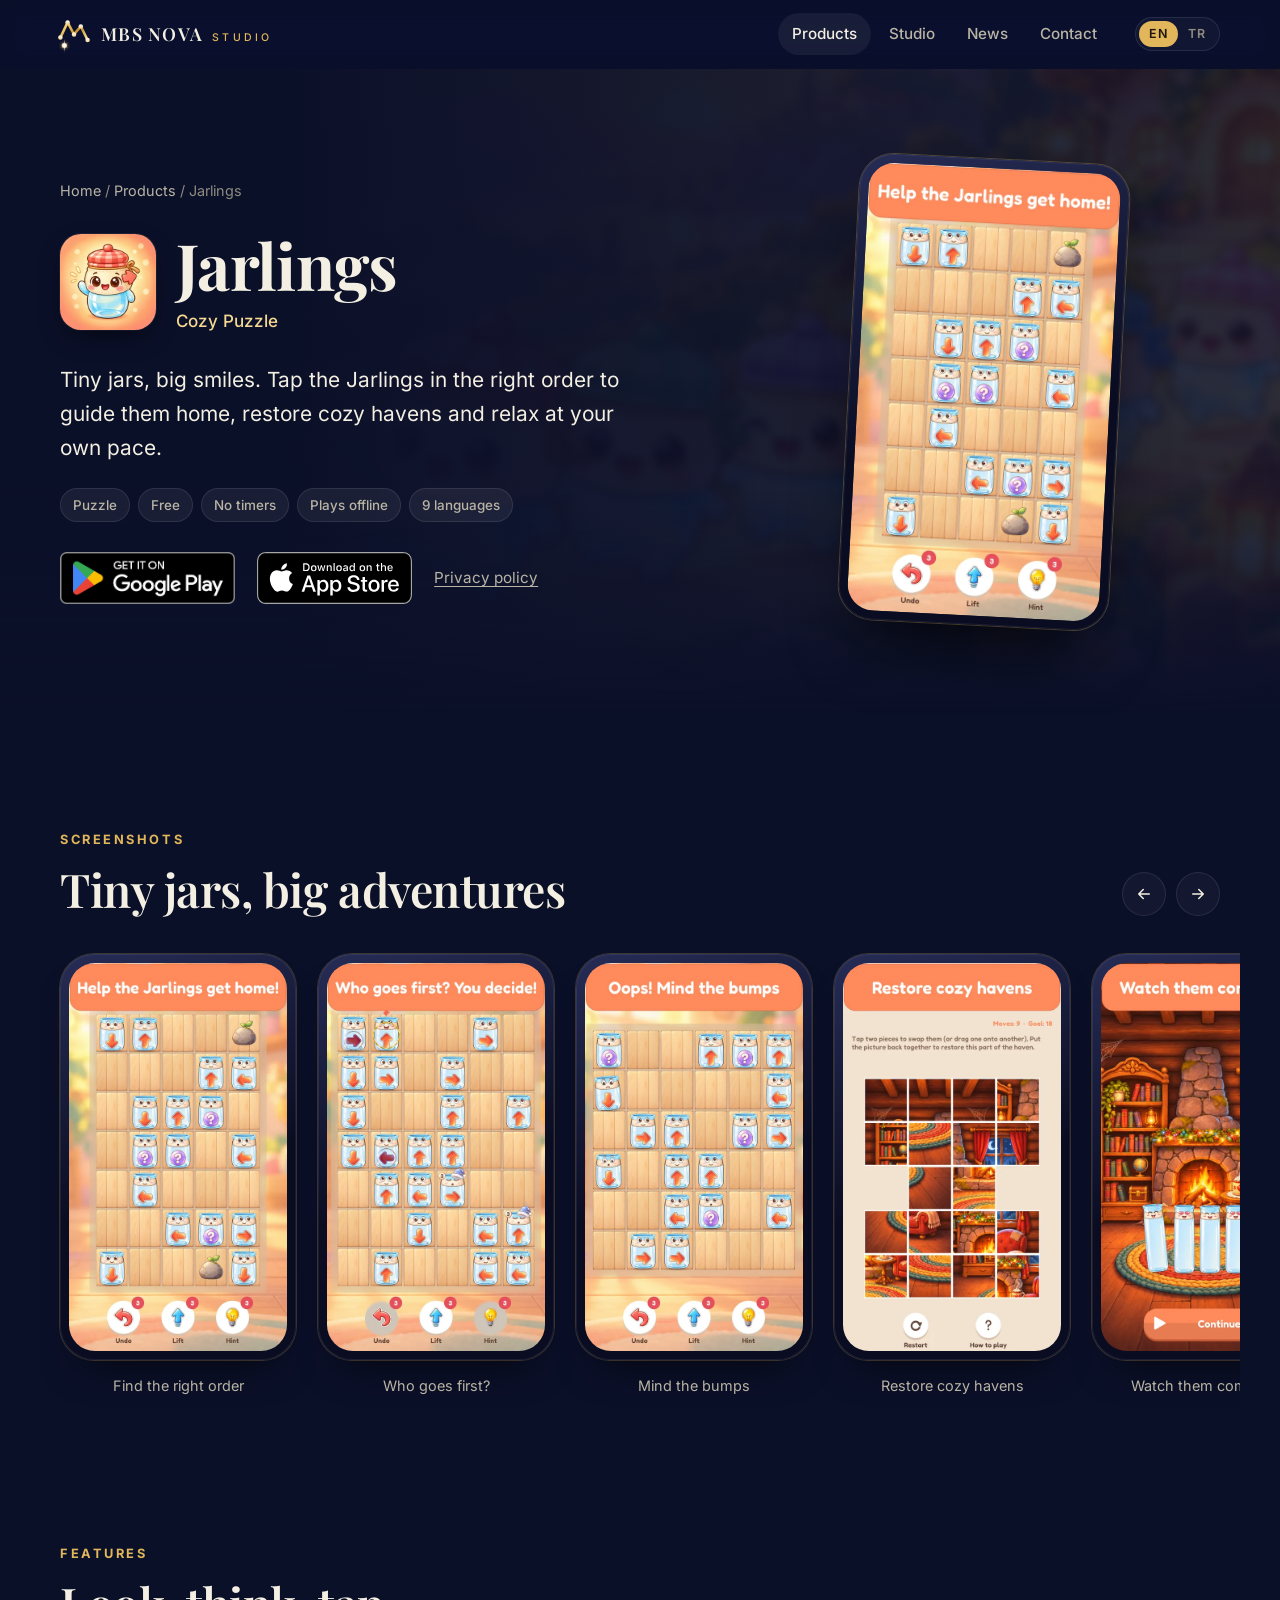
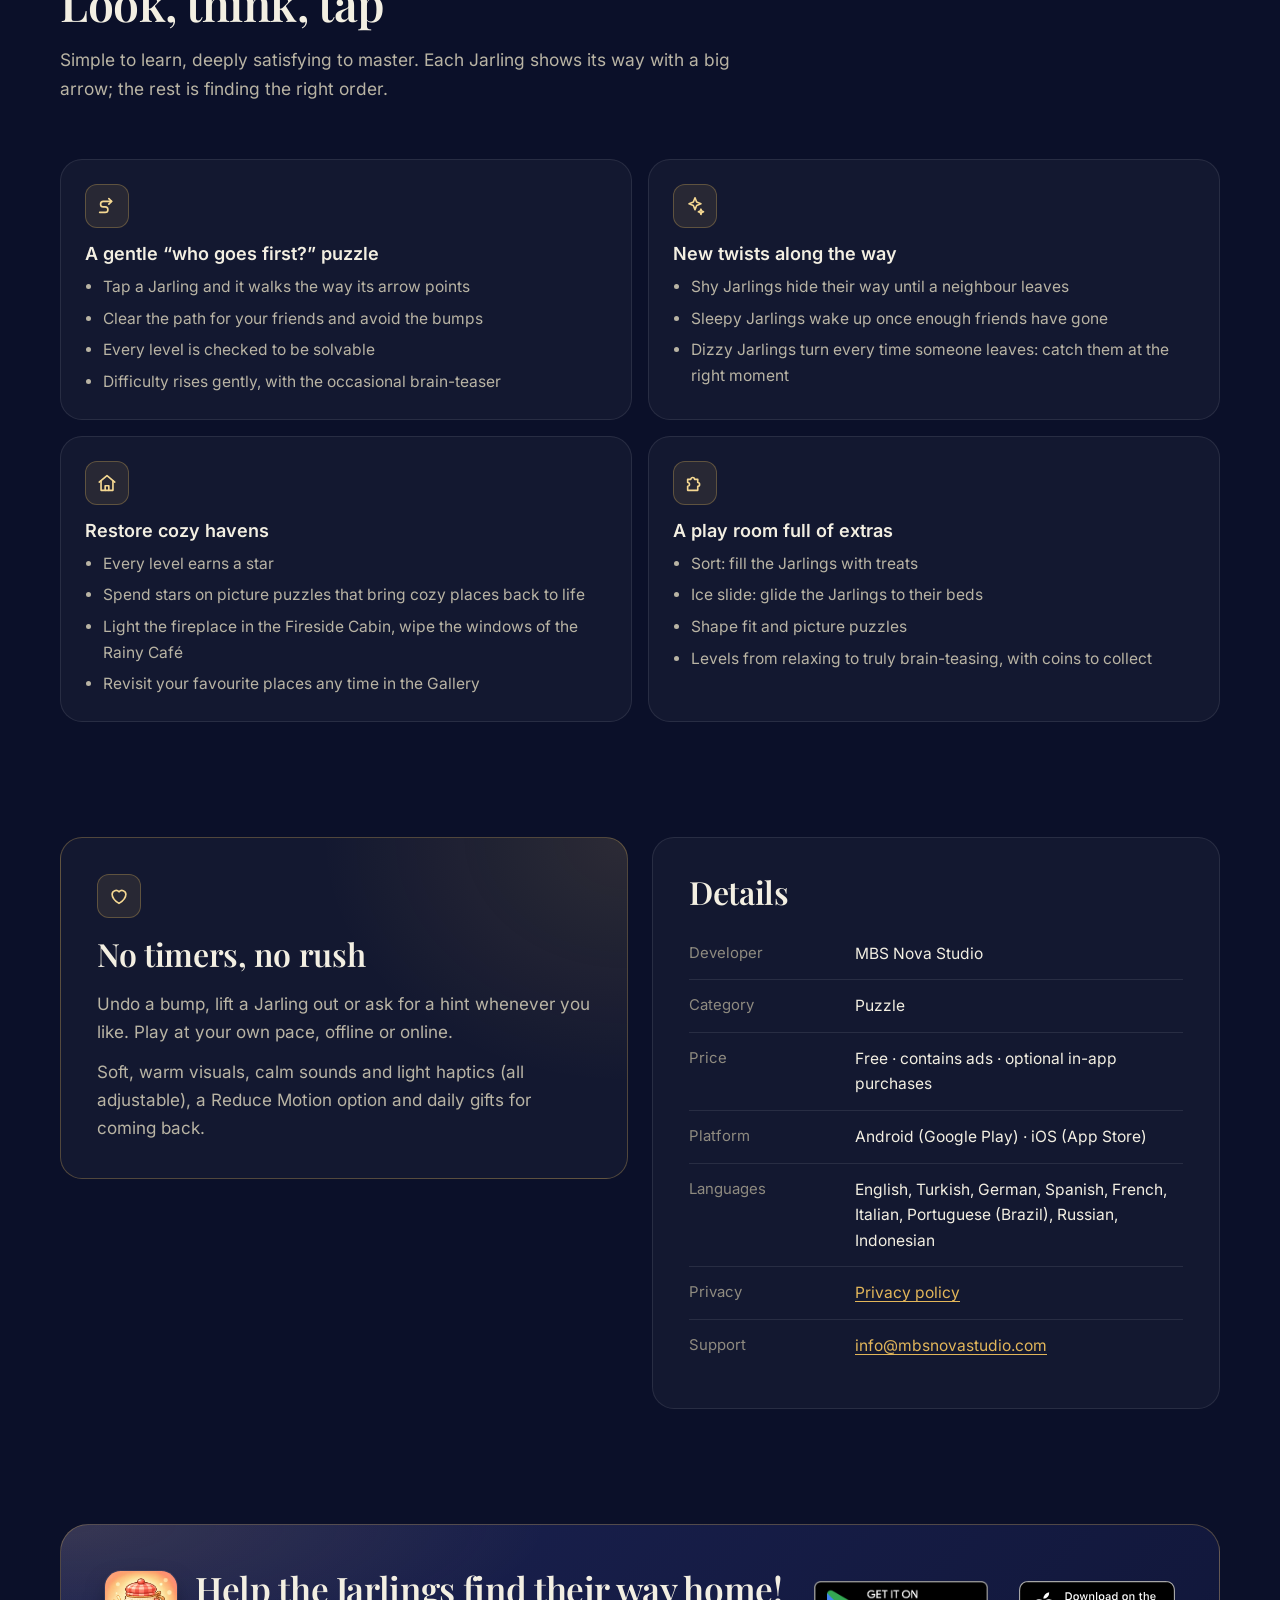
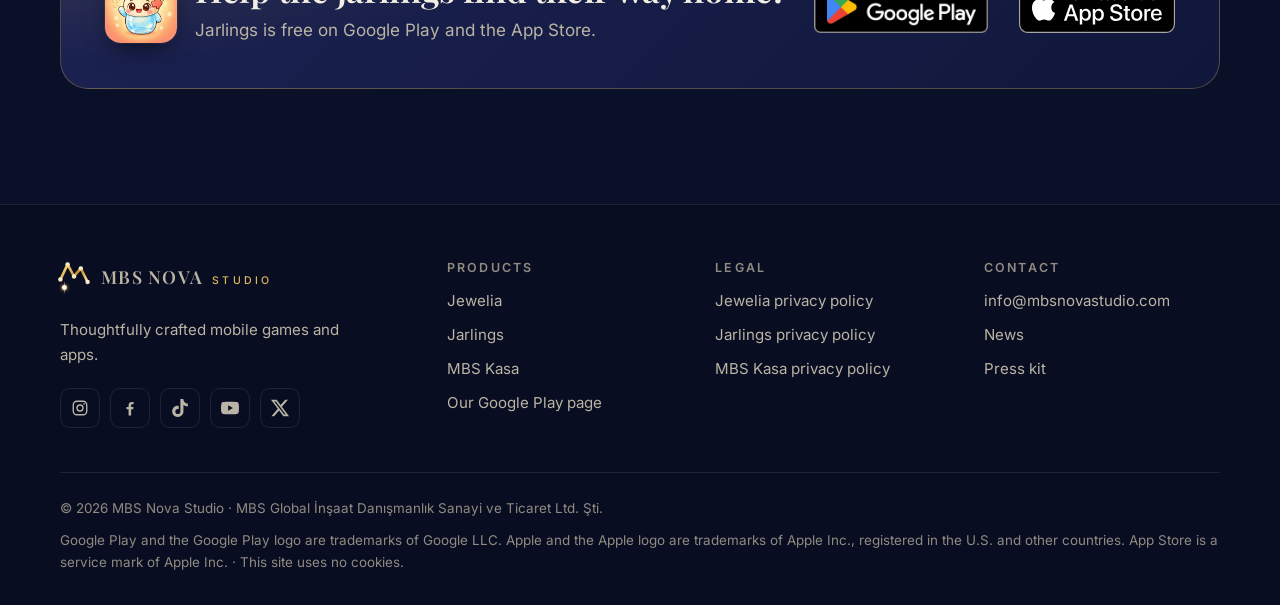
==== commit 40544fe6: "Jarlings is live on the App Store: badges, texts and JSON-LD Co-Authored-By: Claude Opus 5.5 <norepl" ====
--- a/jarlings/index.html
+++ b/jarlings/index.html
@@ -7,7 +7,7 @@
 <meta name="viewport" content="width=device-width, initial-scale=1">
 <title>Jarlings: Cozy Puzzle — MBS Nova Studio</title>
 <script>(function(d){var l;try{l=localStorage.getItem('lang')}catch(e){}if(l!=='tr'&&l!=='en')l=/^tr\b/i.test(navigator.language||'')?'tr':'en';d.setAttribute('data-lang',l);d.lang=l;d.className+=' js';var t=d.getAttribute('data-title-'+l);if(t)document.title=t})(document.documentElement)</script>
-<meta name="description" content="Jarlings is a cozy puzzle game: tap tiny jar friends in the right order to guide them home, restore cozy havens and relax at your own pace. Free on Google Play, iOS coming soon.">
+<meta name="description" content="Jarlings is a cozy puzzle game: tap tiny jar friends in the right order to guide them home, restore cozy havens and relax at your own pace. Free on Google Play and the App Store.">
 <link rel="canonical" href="https://mbsnovastudio.com/jarlings/">
 <meta name="theme-color" content="#0b0b0e">
 <link rel="icon" href="/favicon.svg" type="image/svg+xml">
@@ -21,7 +21,7 @@
 <meta property="og:site_name" content="MBS Nova Studio">
 <meta property="og:url" content="https://mbsnovastudio.com/jarlings/">
 <meta property="og:title" content="Jarlings: Cozy Puzzle">
-<meta property="og:description" content="Tiny jars, big smiles. Guide the Jarlings home, restore cozy havens and relax. Free on Google Play.">
+<meta property="og:description" content="Tiny jars, big smiles. Guide the Jarlings home, restore cozy havens and relax. Free on Google Play and the App Store.">
 <meta property="og:image" content="https://mbsnovastudio.com/assets/img/jarlings-feature.jpg">
 <meta property="og:image:width" content="1024">
 <meta property="og:image:height" content="500">
@@ -36,11 +36,11 @@
   "alternateName": "Jarlings: Cozy Puzzle",
   "url": "https://mbsnovastudio.com/jarlings/",
   "image": "https://mbsnovastudio.com/assets/img/jarlings-icon.webp",
-  "operatingSystem": "Android",
+  "operatingSystem": "Android, iOS",
   "applicationCategory": "GameApplication",
   "genre": "Puzzle",
   "inLanguage": ["en", "tr", "de", "es", "fr", "it", "pt-BR", "ru", "id"],
-  "installUrl": "https://play.google.com/store/apps/details?id=com.mbsnovastudio.jarlings",
+  "installUrl": ["https://play.google.com/store/apps/details?id=com.mbsnovastudio.jarlings", "https://apps.apple.com/app/id6834569752"],
   "offers": { "@type": "Offer", "price": "0", "priceCurrency": "USD" },
   "author": { "@type": "Organization", "name": "MBS Nova Studio", "url": "https://mbsnovastudio.com/" }
 }
@@ -125,7 +125,10 @@
             <img lang="tr" src="/assets/img/google-play-tr.png" alt="Jarlings'i Google Play'den indirin" width="175" height="52">
             <img lang="en" src="/assets/img/google-play-en.png" alt="Get Jarlings on Google Play" width="175" height="52">
           </a>
-          <span class="store-soon"><svg aria-hidden="true"><use href="#i-device"/></svg><span><small lang="tr">Yakında</small><small lang="en">Coming soon</small><b>App Store</b></span></span>
+          <a class="play-badge" href="https://apps.apple.com/app/id6834569752">
+            <img lang="tr" src="/assets/img/app-store-tr.svg" alt="Jarlings'i App Store'dan indirin" width="197" height="52">
+            <img lang="en" src="/assets/img/app-store-en.svg" alt="Download Jarlings on the App Store" width="156" height="52">
+          </a>
           <a class="muted-link" href="/jarlings-privacy/"><span lang="tr">Gizlilik politikası</span><span lang="en">Privacy policy</span></a>
         </div>
       </div>
@@ -250,7 +253,7 @@
             <div><dt><span lang="tr">Geliştirici</span><span lang="en">Developer</span></dt><dd>MBS Nova Studio</dd></div>
             <div><dt><span lang="tr">Kategori</span><span lang="en">Category</span></dt><dd><span lang="tr">Bulmaca</span><span lang="en">Puzzle</span></dd></div>
             <div><dt><span lang="tr">Fiyat</span><span lang="en">Price</span></dt><dd><span lang="tr">Ücretsiz · reklam içerir · isteğe bağlı uygulama içi satın alma</span><span lang="en">Free · contains ads · optional in-app purchases</span></dd></div>
-            <div><dt>Platform</dt><dd><span lang="tr">Android (Google Play) · iOS yakında</span><span lang="en">Android (Google Play) · iOS coming soon</span></dd></div>
+            <div><dt>Platform</dt><dd><span lang="tr">Android (Google Play) · iOS (App Store)</span><span lang="en">Android (Google Play) · iOS (App Store)</span></dd></div>
             <div><dt><span lang="tr">Diller</span><span lang="en">Languages</span></dt><dd><span lang="tr">İngilizce, Türkçe, Almanca, İspanyolca, Fransızca, İtalyanca, Portekizce (Brezilya), Rusça, Endonezce</span><span lang="en">English, Turkish, German, Spanish, French, Italian, Portuguese (Brazil), Russian, Indonesian</span></dd></div>
             <div><dt><span lang="tr">Gizlilik</span><span lang="en">Privacy</span></dt><dd><a href="/jarlings-privacy/"><span lang="tr">Gizlilik politikası</span><span lang="en">Privacy policy</span></a></dd></div>
             <div><dt><span lang="tr">Destek</span><span lang="en">Support</span></dt><dd><a href="mailto:info@mbsnovastudio.com?subject=Jarlings">info@mbsnovastudio.com</a></dd></div>
@@ -267,12 +270,16 @@
           <img class="app-icon" src="/assets/img/jarlings-icon.webp" alt="" width="72" height="72" loading="lazy">
           <div>
             <h2><span lang="tr">Jarling'lerin evine dönmesine yardım edin!</span><span lang="en">Help the Jarlings find their way home!</span></h2>
-            <p><span lang="tr">Jarlings ücretsiz: şimdi Google Play'de, yakında App Store'da.</span><span lang="en">Jarlings is free: on Google Play now, coming soon to the App Store.</span></p>
+            <p><span lang="tr">Jarlings ücretsiz: Google Play'de ve App Store'da.</span><span lang="en">Jarlings is free on Google Play and the App Store.</span></p>
           </div>
         </div>
         <a class="play-badge" href="https://play.google.com/store/apps/details?id=com.mbsnovastudio.jarlings">
           <img lang="tr" src="/assets/img/google-play-tr.png" alt="Jarlings'i Google Play'den indirin" width="175" height="52" loading="lazy">
           <img lang="en" src="/assets/img/google-play-en.png" alt="Get Jarlings on Google Play" width="175" height="52" loading="lazy">
+        </a>
+        <a class="play-badge" href="https://apps.apple.com/app/id6834569752">
+          <img lang="tr" src="/assets/img/app-store-tr.svg" alt="Jarlings'i App Store'dan indirin" width="197" height="52" loading="lazy">
+          <img lang="en" src="/assets/img/app-store-en.svg" alt="Download Jarlings on the App Store" width="156" height="52" loading="lazy">
         </a>
       </div>
     </div>
